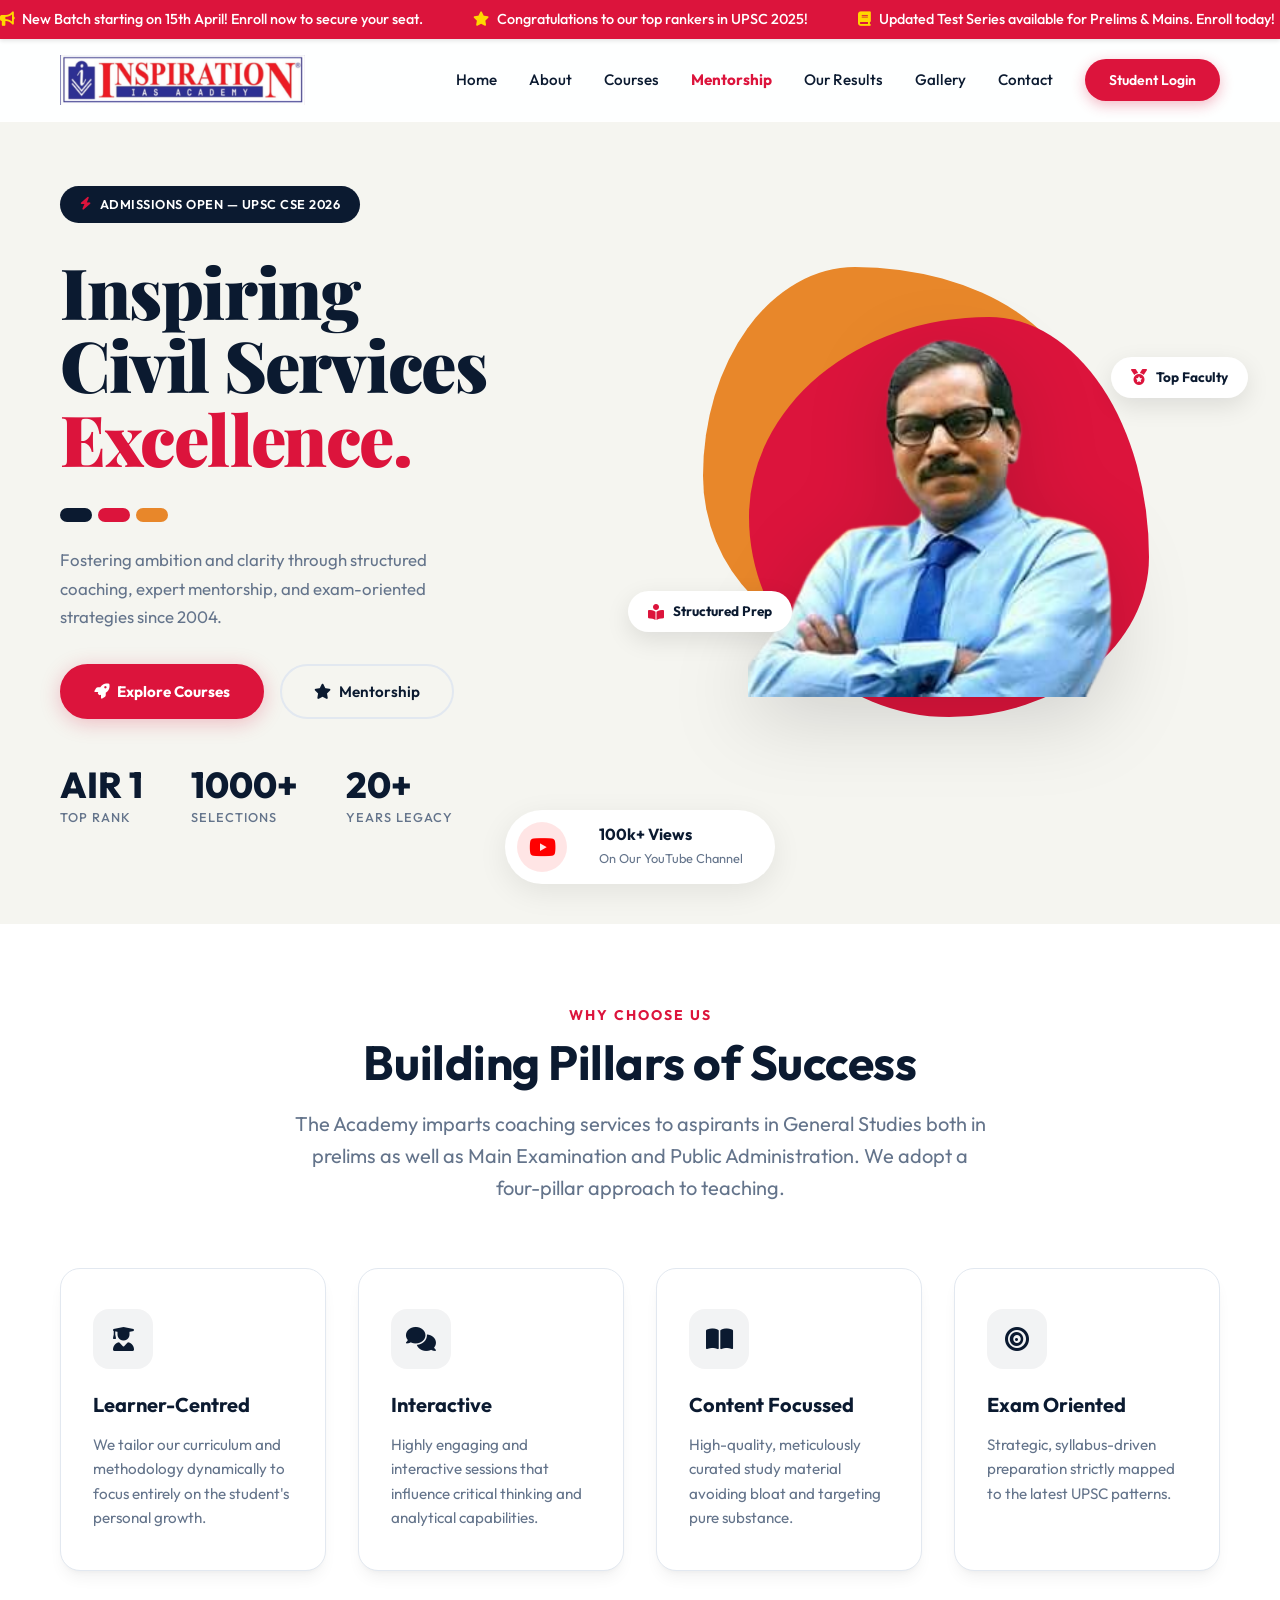
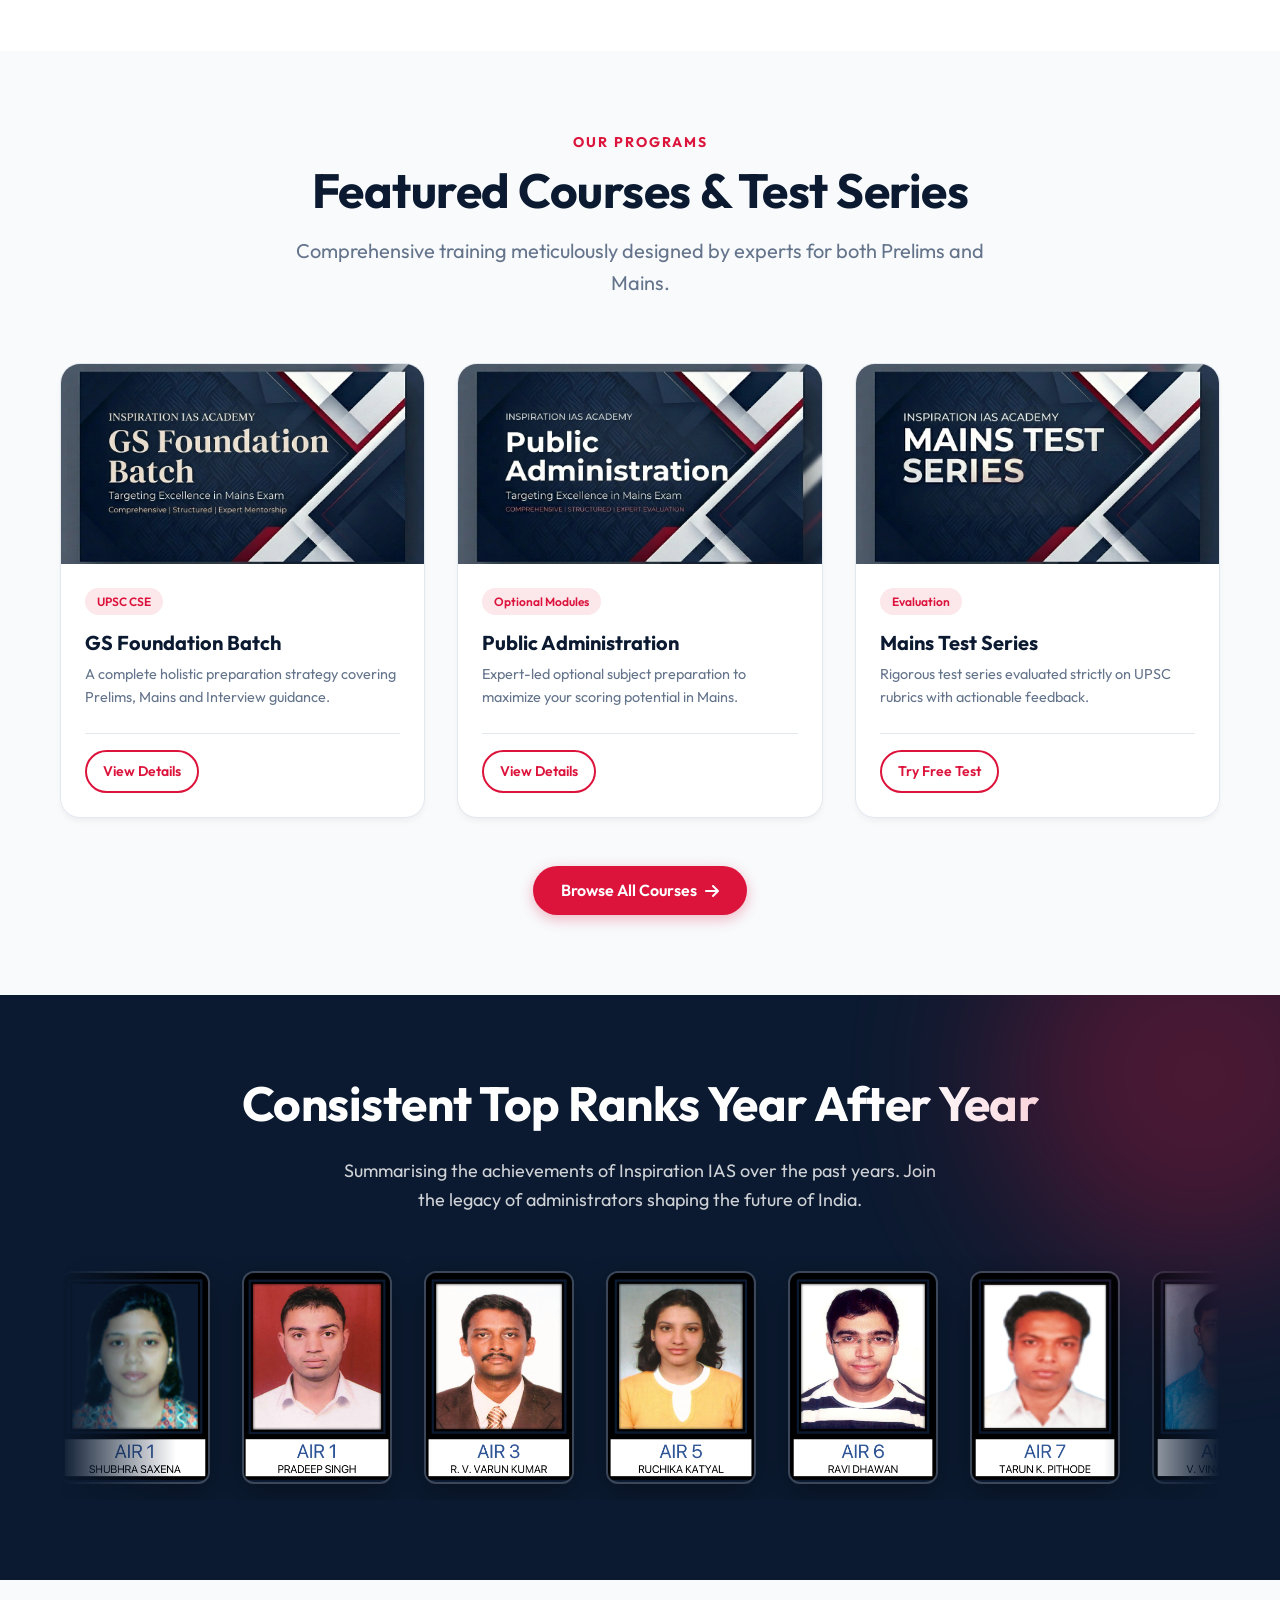
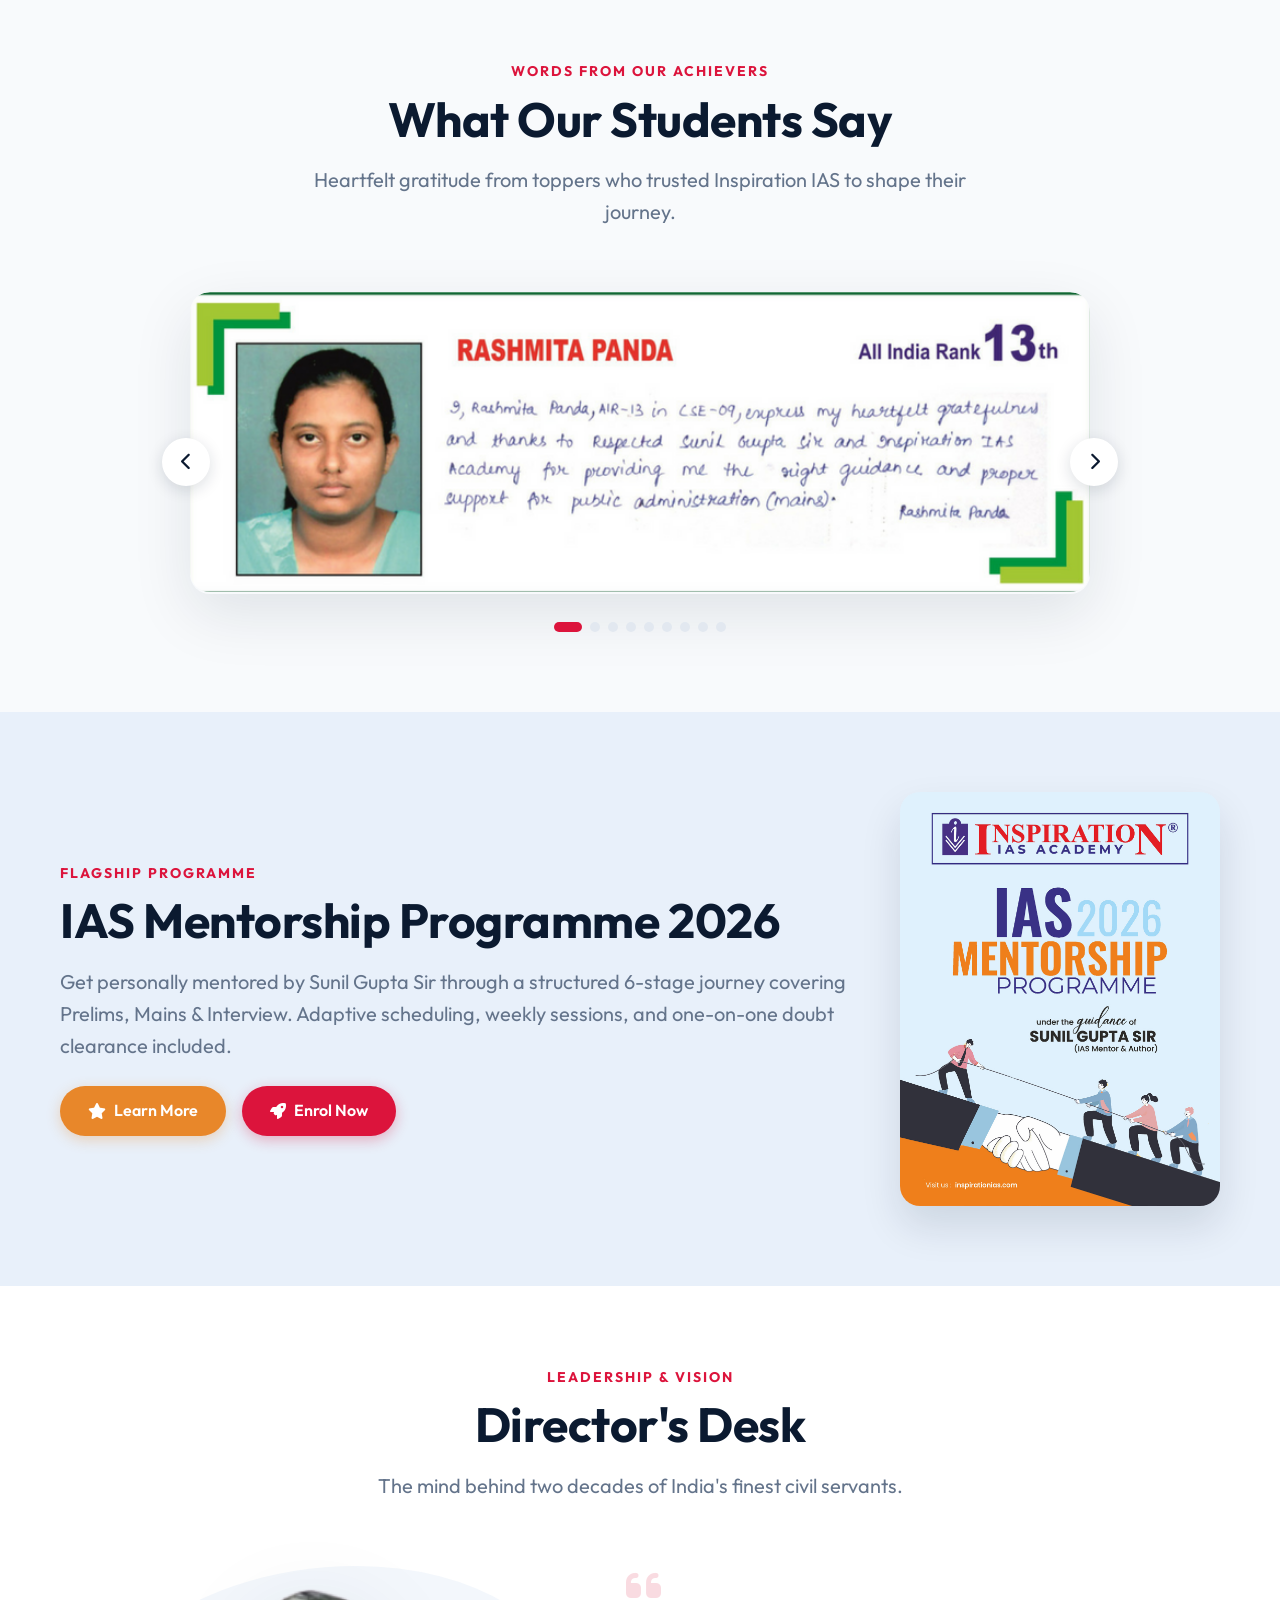
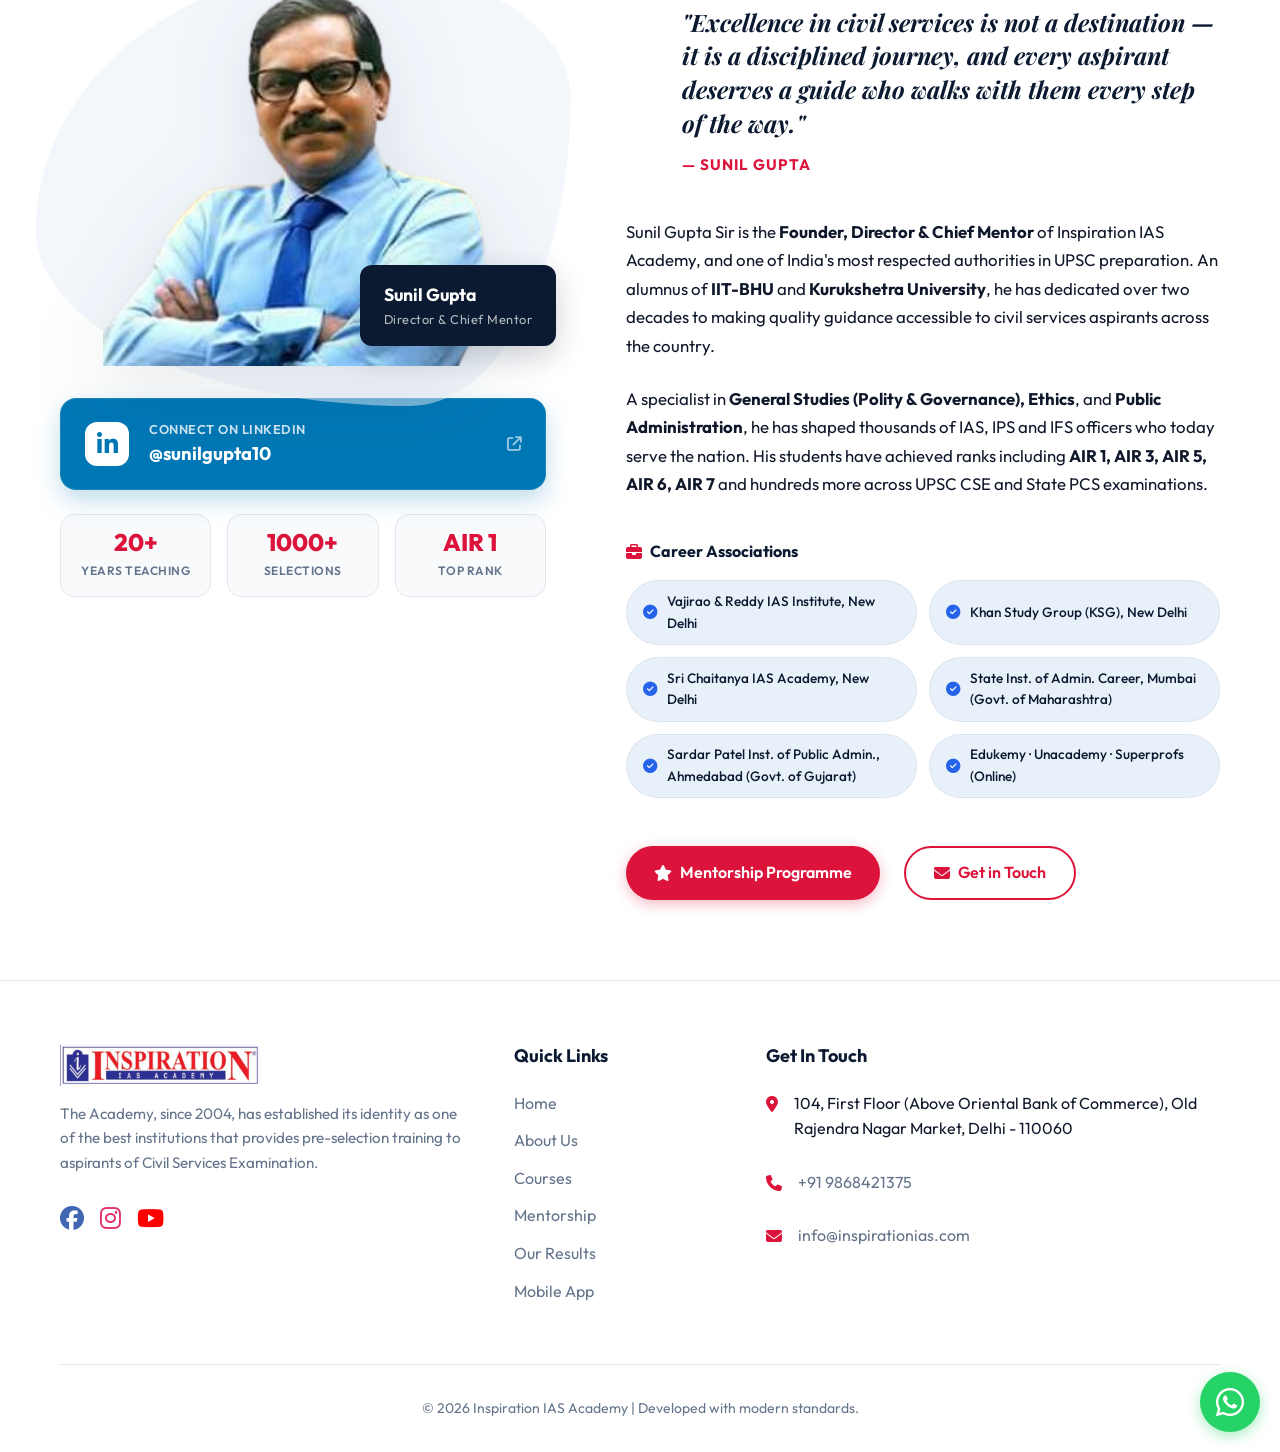
==== index.html @ bd837ecf "first commit" ====
<!DOCTYPE html>
<html lang="en">

<head>
    <meta charset="UTF-8">
    <meta name="viewport" content="width=device-width, initial-scale=1.0">
    <title>Inspiration IAS Academy | India's Best Institute</title>
    <meta name="description"
        content="Inspiration IAS Academy - India's Best Institute for IAS, State PCS, Optional Subject & Test Series. Located in Old Rajinder Nagar & Mukherjee Nagar, Delhi.">
    <!-- Google Fonts -->
    <link rel="preconnect" href="https://fonts.googleapis.com">
    <link rel="preconnect" href="https://fonts.gstatic.com" crossorigin>
    <!-- Font Awesome for Icons -->
    <link rel="stylesheet" href="https://cdnjs.cloudflare.com/ajax/libs/font-awesome/6.4.0/css/all.min.css">
    <!-- Local CSS -->
    <link rel="stylesheet" href="css/style.css">
</head>

<body>

    <!-- Announcement Bar -->
    <div class="announcement-bar">
        <div class="marquee-wrapper">
            <!-- First set (original) -->
            <span class="marquee-item"><i class="fas fa-bullhorn"></i> New Batch starting on 15th April! Enroll now to secure your seat.</span>
            <span class="marquee-item"><i class="fas fa-star"></i> Congratulations to our top rankers in UPSC 2025!</span>
            <span class="marquee-item"><i class="fas fa-book"></i> Updated Test Series available for Prelims & Mains. Enroll today!</span>
            <!-- Second set (duplicate for infinite scroll illusion) -->
            <span class="marquee-item"><i class="fas fa-bullhorn"></i> New Batch starting on 15th April! Enroll now to secure your seat.</span>
            <span class="marquee-item"><i class="fas fa-star"></i> Congratulations to our top rankers in UPSC 2025!</span>
            <span class="marquee-item"><i class="fas fa-book"></i> Updated Test Series available for Prelims & Mains. Enroll today!</span>
        </div>
    </div>

    <!-- Header / Navbar -->
    <header id="header">
        <div class="container nav-container">
            <a href="index.html" class="logo">
                <img src="images/2023/02/cropped-Header-4-313x64.png" alt="Inspiration IAS Academy Logo">
            </a>

            <button class="menu-toggle" aria-label="Toggle menu">
                <i class="fas fa-bars"></i>
            </button>

            <nav class="nav-menu">
                <a href="#home" class="nav-link">Home</a>
                <a href="#about" class="nav-link">About</a>
                <a href="#courses" class="nav-link">Courses</a>
                <a href="mentorship.html" class="nav-link"
                    style="color: var(--primary); font-weight: 700;">Mentorship</a>
                <a href="#results" class="nav-link">Our Results</a>
                <a href="gallery.html" class="nav-link">Gallery</a>
                <a href="contact.html" class="nav-link">Contact</a>
                <a href="https://web.classplusapp.com/login?orgCode=qwvwjw" class="btn btn-primary" target="_blank"
                    style="padding: 0.6rem 1.5rem; font-size: 0.875rem;">Student Login</a>
            </nav>
        </div>
    </header>

    <!-- Hero Section — Editorial Style -->
    <section id="home" class="hero">
        <div class="container">
            <div class="hero-wrapper">

                <!-- Left Column -->
                <div class="hero-content">
                    <div class="hero-badge">
                        <i class="fas fa-bolt"></i> Admissions Open — UPSC CSE 2026
                    </div>

                    <h1 class="hero-title">
                        Inspiring<br>
                        Civil Services<br>
                        <span>Excellence.</span>
                    </h1>

                    <div class="hero-dots">
                        <div class="hero-dot"></div>
                        <div class="hero-dot"></div>
                        <div class="hero-dot"></div>
                    </div>

                    <p class="hero-desc">
                        Fostering ambition and clarity through structured coaching, expert mentorship, and exam-oriented
                        strategies since 2004.
                    </p>

                    <div class="hero-actions">
                        <a href="#courses" class="btn-hero">
                            <i class="fas fa-rocket"></i> Explore Courses
                        </a>
                        <a href="mentorship.html" class="btn-hero-outline">
                            <i class="fas fa-star"></i> Mentorship
                        </a>
                    </div>

                    <div class="hero-stats">
                        <div class="hero-stat">
                            <h3>AIR 1</h3>
                            <p>Top Rank</p>
                        </div>
                        <div class="hero-stat">
                            <h3>1000+</h3>
                            <p>Selections</p>
                        </div>
                        <div class="hero-stat">
                            <h3>20+</h3>
                            <p>Years Legacy</p>
                        </div>
                    </div>
                </div>

                <!-- Right Column — Image + Blobs + Tags -->
                <div class="hero-visual">
                    <!-- Organic blob shapes -->
                    <div class="blob-accent"></div>
                    <div class="blob-primary"></div>

                    <!-- Mentor image -->
                    <img src="images/2023/02/Sunil-Gupta-removebg-preview.png"
                        alt="Sunil Gupta Sir — Director, Inspiration IAS Academy" class="hero-mentor-img">

                    <!-- Floating badges -->
                    <div class="floating-badge badge-top"><i class="fas fa-medal"></i> Top Faculty</div>
                    <div class="floating-badge badge-bottom"><i class="fas fa-book-reader"></i> Structured Prep</div>
                </div>

            </div>

            <!-- YouTube channel pill -->
            <a href="http://www.youtube.com/c/INSPIRATIONIASACADEMY" target="_blank" class="hero-video-pill"
                style="text-decoration: none;">
                <div class="youtube-thumb">
                    <i class="fab fa-youtube"></i>
                </div>
                <div class="video-info">
                    <h4>100k+ Views</h4>
                    <p>On Our YouTube Channel</p>
                </div>
            </a>
        </div>
    </section>

    <!-- About / Why Us Section -->
    <section id="about" class="section" style="background: white;">
        <div class="container">
            <div class="section-header">
                <span class="section-tag">Why Choose Us</span>
                <h2 class="heading-lg">Building Pillars of Success</h2>
                <p class="text-lead">The Academy imparts coaching services to aspirants in General Studies both in
                    prelims as well as Main Examination and Public Administration. We adopt a four-pillar approach to
                    teaching.</p>
            </div>

            <div class="grid grid-cols-4">
                <div class="feature-card">
                    <div class="feature-icon"><i class="fas fa-user-graduate"></i></div>
                    <h3>Learner-Centred</h3>
                    <p>We tailor our curriculum and methodology dynamically to focus entirely on the student's personal
                        growth.</p>
                </div>
                <div class="feature-card">
                    <div class="feature-icon"><i class="fas fa-comments"></i></div>
                    <h3>Interactive</h3>
                    <p>Highly engaging and interactive sessions that influence critical thinking and analytical
                        capabilities.</p>
                </div>
                <div class="feature-card">
                    <div class="feature-icon"><i class="fas fa-book-open"></i></div>
                    <h3>Content Focussed</h3>
                    <p>High-quality, meticulously curated study material avoiding bloat and targeting pure substance.
                    </p>
                </div>
                <div class="feature-card">
                    <div class="feature-icon"><i class="fas fa-bullseye"></i></div>
                    <h3>Exam Oriented</h3>
                    <p>Strategic, syllabus-driven preparation strictly mapped to the latest UPSC patterns.</p>
                </div>
            </div>
        </div>
    </section>

    <!-- Courses Section -->
    <section id="courses" class="section">
        <div class="container">
            <div class="section-header">
                <span class="section-tag">Our Programs</span>
                <h2 class="heading-lg">Featured Courses & Test Series</h2>
                <p class="text-lead">Comprehensive training meticulously designed by experts for both Prelims and Mains.
                </p>
            </div>

            <div class="grid grid-cols-3">
                <!-- Course 1 -->
                <div class="course-card">
                    <img src="images/courses/gs_foundation_thumb.png" alt="UPSC GS Foundation" class="course-img">
                    <div class="course-content">
                        <span class="course-tag">UPSC CSE</span>
                        <h3 class="course-title">GS Foundation Batch</h3>
                        <p class="course-desc">A complete holistic preparation strategy covering Prelims, Mains and
                            Interview guidance.</p>
                        <div class="course-footer">
                            <a href="https://classplusapp.com/w/inspirationias/courses/508644" class="btn btn-outline"
                                target="_blank">View Details</a>
                        </div>
                    </div>
                </div>

                <!-- Course 2 -->
                <div class="course-card">
                    <img src="images/courses/pub_ad_thumb.png" alt="Optional Subject" class="course-img">
                    <div class="course-content">
                        <span class="course-tag">Optional Modules</span>
                        <h3 class="course-title">Public Administration</h3>
                        <p class="course-desc">Expert-led optional subject preparation to maximize your scoring
                            potential in Mains.</p>
                        <div class="course-footer">
                            <a href="https://classplusapp.com/w/inspirationias/courses/508630" class="btn btn-outline"
                                target="_blank">View Details</a>
                        </div>
                    </div>
                </div>

                <!-- Course 3 -->
                <div class="course-card">
                    <img src="images/courses/mains_test_thumb.png" alt="Test Series" class="course-img">
                    <div class="course-content">
                        <span class="course-tag">Evaluation</span>
                        <h3 class="course-title">Mains Test Series</h3>
                        <p class="course-desc">Rigorous test series evaluated strictly on UPSC rubrics with actionable
                            feedback.</p>
                        <div class="course-footer">
                            <a href="https://classplusapp.com/w/inspirationias/freetest" class="btn btn-outline"
                                target="_blank">Try Free Test</a>
                        </div>
                    </div>
                </div>
            </div>

            <div class="text-center" style="margin-top: 3rem;">
                <a href="https://classplusapp.com/w/inspirationias/courses" class="btn btn-primary"
                    target="_blank">Browse All Courses <i class="fas fa-arrow-right"></i></a>
            </div>
        </div>
    </section>

    <!-- Results Section CTA -->
    <section id="results" class="cta-section">
        <div class="container">
            <h2 class="heading-lg">Consistent Top Ranks Year After Year</h2>
            <p>Summarising the achievements of Inspiration IAS over the past years. Join the legacy of administrators
                shaping the future of India.</p>
            <div class="results-scroller">
                <div class="results-track">
                    <!-- Group 1 -->
                    <div class="results-group">
                        <img src="images/results/Rank 1 Updated.png" alt="AIR 1 — Topper" class="result-img">
                        <img src="images/results/AIR 1 (2020).png" alt="AIR 1 (2020)" class="result-img">
                        <img src="images/results/AIR 3 Updated.png" alt="AIR 3" class="result-img">
                        <img src="images/results/air 5 UPDATED.png" alt="AIR 5" class="result-img">
                        <img src="images/results/AIR 6 UPDATED.png" alt="AIR 6" class="result-img">
                        <img src="images/results/RANK 7 UPDATED.png" alt="Rank 7" class="result-img">
                        <img src="images/results/aiR 18 UPDATED.png" alt="AIR 18" class="result-img">
                        <img src="images/results/AIR 13 UPDATED.png" alt="AIR 13" class="result-img">
                        <img src="images/results/AIR 16 Updated.png" alt="AIR 16" class="result-img">
                        <img src="images/results/AIR 20 UPDATED.png" alt="AIR 20" class="result-img">
                    </div>
                    <!-- Group 2 (seamless loop) -->
                    <div class="results-group" aria-hidden="true">
                        <img src="images/results/Rank 1 Updated.png" alt="AIR 1 — Topper" class="result-img">
                        <img src="images/results/AIR 1 (2020).png" alt="AIR 1 (2020)" class="result-img">
                        <img src="images/results/AIR 3 Updated.png" alt="AIR 3" class="result-img">
                        <img src="images/results/air 5 UPDATED.png" alt="AIR 5" class="result-img">
                        <img src="images/results/AIR 6 UPDATED.png" alt="AIR 6" class="result-img">
                        <img src="images/results/RANK 7 UPDATED.png" alt="Rank 7" class="result-img">
                        <img src="images/results/aiR 18 UPDATED.png" alt="AIR 18" class="result-img">
                        <img src="images/results/AIR 13 UPDATED.png" alt="AIR 13" class="result-img">
                        <img src="images/results/AIR 16 Updated.png" alt="AIR 16" class="result-img">
                        <img src="images/results/AIR 20 UPDATED.png" alt="AIR 20" class="result-img">
                    </div>
                </div>
            </div>
        </div>
    </section>

    <!-- Testimonials Carousel -->
    <section class="testimonials-section">
        <div class="container">
            <div class="section-header">
                <span class="section-tag">Words from Our Achievers</span>
                <h2 class="heading-lg">What Our Students Say</h2>
                <p class="text-lead">Heartfelt gratitude from toppers who trusted Inspiration IAS to shape their
                    journey.</p>
            </div>

            <div class="testimonial-carousel" id="testimonialCarousel">
                <div class="testimonial-slides-wrapper">
                    <div class="testimonial-slides" id="testimonialSlides">
                        <div class="testimonial-slide"><img src="images/testimonials/t13.png"
                                alt="Testimonial — AIR 13 Rashmita Panda"></div>
                        <div class="testimonial-slide"><img src="images/testimonials/t18.png"
                                alt="Testimonial — AIR 18"></div>
                        <div class="testimonial-slide"><img src="images/testimonials/t26.png"
                                alt="Testimonial — AIR 26"></div>
                        <div class="testimonial-slide"><img src="images/testimonials/t29.png"
                                alt="Testimonial — AIR 29"></div>
                        <div class="testimonial-slide"><img src="images/testimonials/t34.png"
                                alt="Testimonial — AIR 34"></div>
                        <div class="testimonial-slide"><img src="images/testimonials/t43.png"
                                alt="Testimonial — AIR 43"></div>
                        <div class="testimonial-slide"><img src="images/testimonials/t48.png"
                                alt="Testimonial — AIR 48"></div>
                        <div class="testimonial-slide"><img src="images/testimonials/t65.png"
                                alt="Testimonial — AIR 65"></div>
                        <div class="testimonial-slide"><img src="images/testimonials/t7.png" alt="Testimonial — AIR 7">
                        </div>

                    </div>
                </div>

                <!-- Prev / Next arrows -->
                <button class="t-arrow t-prev" id="tPrev" aria-label="Previous testimonial">
                    <i class="fas fa-chevron-left"></i>
                </button>
                <button class="t-arrow t-next" id="tNext" aria-label="Next testimonial">
                    <i class="fas fa-chevron-right"></i>
                </button>

                <!-- Dot indicators -->
                <div class="t-dots" id="tDots"></div>
            </div>
        </div>
    </section>

    <!-- Mentorship Programme CTA -->
    <section class="section" style="background: var(--brand-light-bg);">
        <div class="container">
            <div style="display: flex; align-items: center; gap: 3rem; flex-wrap: wrap;">
                <div style="flex: 1; min-width: 300px;">
                    <span class="section-tag">Flagship Programme</span>
                    <h2 class="heading-lg">IAS Mentorship Programme 2026</h2>
                    <p class="text-lead" style="margin-bottom: 1.5rem;">Get personally mentored by Sunil Gupta Sir
                        through a structured 6-stage journey covering Prelims, Mains & Interview. Adaptive scheduling,
                        weekly sessions, and one-on-one doubt clearance included.</p>
                    <div style="display: flex; gap: 1rem; flex-wrap: wrap;">
                        <a href="mentorship.html" class="btn btn-accent"><i class="fas fa-star"></i> Learn More</a>
                        <a href="https://classplusapp.com/w/inspirationias/courses/551303" class="btn btn-primary"
                            target="_blank"><i class="fas fa-rocket"></i> Enrol Now</a>
                    </div>
                </div>
                <div style="flex: 0 0 320px;">
                    <img src="images/mentorship/page1_Im0.jpg" alt="IAS Mentorship Programme"
                        style="width: 100%; border-radius: 20px; box-shadow: 0 20px 40px rgba(11,26,48,0.12);">
                </div>
            </div>
        </div>
    </section>

    <!-- Director's Desk -->
    <section id="director" class="director-section">
        <div class="container">

            <!-- Section label -->
            <div class="section-header">
                <span class="section-tag">Leadership &amp; Vision</span>
                <h2 class="heading-lg">Director's Desk</h2>
                <p class="text-lead">The mind behind two decades of India's finest civil servants.</p>
            </div>

            <div class="director-grid">

                <!-- Left — Photo + LinkedIn card -->
                <div class="director-left">
                    <div class="director-photo-wrap">
                        <div class="director-photo-bg"></div>
                        <img src="images/2023/02/Sunil-Gupta-removebg-preview.png"
                            alt="Sunil Gupta Sir — Director, Inspiration IAS Academy" class="director-photo">
                        <!-- Floating name badge -->
                        <div class="director-name-badge">
                            <span class="director-badge-name">Sunil Gupta</span>
                            <span class="director-badge-title">Director &amp; Chief Mentor</span>
                        </div>
                    </div>

                    <!-- LinkedIn Connection Card -->
                    <a href="https://www.linkedin.com/in/sunilgupta10/" target="_blank" rel="noopener noreferrer"
                        class="linkedin-card" id="directorLinkedIn">
                        <div class="linkedin-card-shimmer"></div>
                        <div class="linkedin-card-inner">
                            <div class="linkedin-icon-wrap">
                                <i class="fab fa-linkedin-in"></i>
                            </div>
                            <div class="linkedin-text">
                                <span class="linkedin-label">Connect on LinkedIn</span>
                                <span class="linkedin-handle">@sunilgupta10</span>
                            </div>
                            <i class="fas fa-arrow-up-right-from-square linkedin-ext"></i>
                        </div>
                    </a>

                    <!-- Quick stat pills -->
                    <div class="director-stats-row">
                        <div class="dir-stat-pill">
                            <span class="dir-stat-num">20+</span>
                            <span class="dir-stat-lbl">Years Teaching</span>
                        </div>
                        <div class="dir-stat-pill">
                            <span class="dir-stat-num">1000+</span>
                            <span class="dir-stat-lbl">Selections</span>
                        </div>
                        <div class="dir-stat-pill">
                            <span class="dir-stat-num">AIR 1</span>
                            <span class="dir-stat-lbl">Top Rank</span>
                        </div>
                    </div>
                </div>

                <!-- Right — Bio content -->
                <div class="director-right">

                    <!-- Pull-quote -->
                    <blockquote class="director-quote">
                        <i class="fas fa-quote-left director-quote-icon"></i>
                        <p>"Excellence in civil services is not a destination — it is a disciplined journey, and every
                            aspirant deserves a guide who walks with them every step of the way."</p>
                        <cite>— Sunil Gupta</cite>
                    </blockquote>

                    <p class="director-bio">
                        Sunil Gupta Sir is the <strong>Founder, Director &amp; Chief Mentor</strong> of Inspiration IAS
                        Academy, and one of India's most respected authorities in UPSC preparation. An alumnus of
                        <strong>IIT-BHU</strong> and <strong>Kurukshetra University</strong>, he has dedicated over two
                        decades to making quality guidance accessible to civil services aspirants across the country.
                    </p>

                    <p class="director-bio">
                        A specialist in <strong>General Studies (Polity &amp; Governance), Ethics</strong>, and
                        <strong>Public Administration</strong>, he has shaped thousands of IAS, IPS and IFS officers who
                        today serve the nation. His students have achieved ranks including <strong>AIR 1, AIR 3,
                            AIR 5, AIR 6, AIR 7</strong> and hundreds more across UPSC CSE and State PCS examinations.
                    </p>

                    <!-- Credential pills grid -->
                    <div class="director-credentials">
                        <p class="credentials-label"><i class="fas fa-briefcase"></i> Career Associations</p>
                        <div class="credentials-grid">
                            <div class="cred-pill"><i class="fas fa-check-circle"></i> Vajirao &amp; Reddy IAS
                                Institute, New Delhi</div>
                            <div class="cred-pill"><i class="fas fa-check-circle"></i> Khan Study Group (KSG), New Delhi
                            </div>
                            <div class="cred-pill"><i class="fas fa-check-circle"></i> Sri Chaitanya IAS Academy, New
                                Delhi</div>
                            <div class="cred-pill"><i class="fas fa-check-circle"></i> State Inst. of Admin. Career,
                                Mumbai (Govt. of Maharashtra)</div>
                            <div class="cred-pill"><i class="fas fa-check-circle"></i> Sardar Patel Inst. of Public
                                Admin., Ahmedabad (Govt. of Gujarat)</div>
                            <div class="cred-pill"><i class="fas fa-check-circle"></i> Edukemy · Unacademy · Superprofs
                                (Online)</div>
                        </div>
                    </div>

                    <!-- CTA row -->
                    <div class="director-cta-row">
                        <a href="mentorship.html" class="btn btn-primary">
                            <i class="fas fa-star"></i> Mentorship Programme
                        </a>
                        <a href="contact.html" class="btn btn-outline">
                            <i class="fas fa-envelope"></i> Get in Touch
                        </a>
                    </div>

                </div>
            </div>
        </div>
    </section>


    <!-- Footer -->

    <footer id="contact">
        <div class="container">
            <div class="footer-grid">
                <div class="footer-brand">
                    <img src="images/2023/02/cropped-Header-4-313x64.png" alt="Inspiration IAS"
                        style="max-width: 200px;">
                    <p>The Academy, since 2004, has established its identity as one of the best institutions that
                        provides pre-selection training to aspirants of Civil Services Examination.</p>
                    <div style="margin-top: 1.5rem; display: flex; gap: 1rem;">
                        <a href="https://www.facebook.com/InspirationIASAcademyOfficial" target="_blank"
                            style="font-size: 1.5rem; color: #4267B2;"><i class="fab fa-facebook"></i></a>
                        <a href="https://www.instagram.com/inspirationiasacademy" target="_blank"
                            style="font-size: 1.5rem; color: #E1306C;"><i class="fab fa-instagram"></i></a>
                        <a href="http://www.youtube.com/c/INSPIRATIONIASACADEMY" target="_blank"
                            style="font-size: 1.5rem; color: #FF0000;"><i class="fab fa-youtube"></i></a>
                    </div>
                </div>

                <div>
                    <h3 class="footer-title">Quick Links</h3>
                    <ul class="footer-links">
                        <li><a href="#home">Home</a></li>
                        <li><a href="#about">About Us</a></li>
                        <li><a href="https://classplusapp.com/w/inspirationias/courses" target="_blank">Courses</a></li>
                        <li><a href="mentorship.html">Mentorship</a></li>
                        <li><a href="#results">Our Results</a></li>
                        <li><a href="https://play.google.com/store/apps/details?id=co.april2019.rch"
                                target="_blank">Mobile App</a></li>
                    </ul>
                </div>

                <div style="grid-column: span 2;">
                    <h3 class="footer-title">Get In Touch</h3>
                    <ul class="footer-links" style="display: flex; flex-direction: column; gap: 1rem;">
                        <li style="display: flex; gap: 1rem; align-items: flex-start;">
                            <i class="fas fa-map-marker-alt" style="color: var(--primary); margin-top: 5px;"></i>
                            <span>104, First Floor (Above Oriental Bank of Commerce), Old Rajendra Nagar Market, Delhi -
                                110060</span>
                        </li>
                        <li style="display: flex; gap: 1rem; align-items: center;">
                            <i class="fas fa-phone" style="color: var(--primary);"></i>
                            <a href="tel:+919868421375">+91 9868421375</a>
                        </li>
                        <li style="display: flex; gap: 1rem; align-items: center;">
                            <i class="fas fa-envelope" style="color: var(--primary);"></i>
                            <a href="mailto:info@inspirationias.com">info@inspirationias.com</a>
                        </li>
                    </ul>
                </div>
            </div>

            <div class="footer-bottom">
                &copy; <span id="year">2026</span> Inspiration IAS Academy | Developed with modern standards.
            </div>
        </div>
    </footer>

    <!-- WhatsApp Floating Action -->
    <a href="https://api.whatsapp.com/send?phone=919868421375"
        style="position: fixed; bottom: 20px; right: 20px; width: 60px; height: 60px; background: #25D366; color: white; border-radius: 50%; display: flex; align-items: center; justify-content: center; font-size: 2rem; box-shadow: 0 4px 14px rgba(37,211,102,0.4); z-index: 1000; transition: transform 0.3s;"
        target="_blank" onmouseover="this.style.transform='scale(1.1)'" onmouseout="this.style.transform='scale(1)'">
        <i class="fab fa-whatsapp"></i>
    </a>

    <!-- Scripts -->
    <script src="js/script.js"></script>
    <script>
        document.getElementById('year').textContent = new Date().getFullYear();

        /* ── Testimonial Carousel ── */
        (function () {
            const slides = document.getElementById('testimonialSlides');
            const allSlides = slides ? slides.querySelectorAll('.testimonial-slide') : [];
            const dotsWrap = document.getElementById('tDots');
            const prevBtn = document.getElementById('tPrev');
            const nextBtn = document.getElementById('tNext');
            if (!slides || allSlides.length === 0) return;

            let current = 0;
            let autoTimer;

            /* Build dots */
            allSlides.forEach((_, i) => {
                const d = document.createElement('button');
                d.className = 't-dot' + (i === 0 ? ' active' : '');
                d.setAttribute('aria-label', 'Go to slide ' + (i + 1));
                d.addEventListener('click', () => goTo(i));
                dotsWrap.appendChild(d);
            });

            function goTo(n) {
                allSlides[current].classList.remove('active');
                dotsWrap.children[current].classList.remove('active');
                current = (n + allSlides.length) % allSlides.length;
                allSlides[current].classList.add('active');
                dotsWrap.children[current].classList.add('active');
                slides.style.transform = 'translateX(-' + (current * 100) + '%)';
            }

            function startAuto() {
                autoTimer = setInterval(() => goTo(current + 1), 4500);
            }
            function stopAuto() { clearInterval(autoTimer); }

            prevBtn.addEventListener('click', () => { stopAuto(); goTo(current - 1); startAuto(); });
            nextBtn.addEventListener('click', () => { stopAuto(); goTo(current + 1); startAuto(); });

            /* Pause on hover */
            const carousel = document.getElementById('testimonialCarousel');
            carousel.addEventListener('mouseenter', stopAuto);
            carousel.addEventListener('mouseleave', startAuto);

            /* Swipe support */
            let touchStartX = 0;
            carousel.addEventListener('touchstart', e => { touchStartX = e.changedTouches[0].clientX; }, { passive: true });
            carousel.addEventListener('touchend', e => {
                const diff = touchStartX - e.changedTouches[0].clientX;
                if (Math.abs(diff) > 40) { stopAuto(); goTo(current + (diff > 0 ? 1 : -1)); startAuto(); }
            });

            /* Initialise */
            allSlides[0].classList.add('active');
            startAuto();
        })();
    </script>
</body>

</html>
---- css/style.css ----
@import url('https://fonts.googleapis.com/css2?family=Outfit:wght@300;400;500;600;700;800&family=Playfair+Display:wght@700;800;900&display=swap');

:root {
  /* Brand Colors */
  --primary: #dc143c; /* Crimson */
  --primary-hover: #b01030;
  --secondary: #0b1a30; /* Navy Blue */
  --secondary-hover: #142a4a;
  --accent: #e8872a; /* Orange from brochure */
  --accent-hover: #cf7420;
  --brand-light-bg: #e8f0fa; /* Light blue from brochure */
  
  /* Neutral Colors */
  --bg-color: #f8fafc;
  --surface-color: #ffffff;
  --text-main: #0f172a;
  --text-muted: #64748b;
  --border-color: #e2e8f0;

  /* Layout */
  --max-width: 1200px;
  --section-padding: 80px 20px;
  
  /* Effects */
  --shadow-sm: 0 4px 6px -1px rgba(0, 0, 0, 0.05);
  --shadow-md: 0 10px 15px -3px rgba(0, 0, 0, 0.05), 0 4px 6px -4px rgba(0, 0, 0, 0.05);
  --shadow-lg: 0 20px 25px -5px rgba(0, 0, 0, 0.05), 0 8px 10px -6px rgba(0, 0, 0, 0.05);
  --glass-bg: rgba(255, 255, 255, 0.85);
  --glass-border: 1px solid rgba(255, 255, 255, 0.3);
  --radius-md: 12px;
  --radius-lg: 20px;
  
  /* Transitions */
  --transition-fast: 0.2s cubic-bezier(0.4, 0, 0.2, 1);
  --transition-normal: 0.3s cubic-bezier(0.4, 0, 0.2, 1);
}

/* Reset */
* {
  margin: 0;
  padding: 0;
  box-sizing: border-box;
}

body {
  font-family: 'Outfit', sans-serif;
  color: var(--text-main);
  background-color: var(--bg-color);
  line-height: 1.6;
  overflow-x: hidden;
  scroll-behavior: smooth;
}

a {
  text-decoration: none;
  color: var(--primary);
  transition: color var(--transition-fast);
}

a:hover {
  color: var(--primary-hover);
}

ul {
  list-style: none;
}

img {
  max-width: 100%;
  height: auto;
  display: block;
}

h1, h2, h3, h4, h5, h6 {
  color: var(--secondary);
  font-weight: 700;
  line-height: 1.2;
}

/* Layout Utilities */
.container {
  width: 100%;
  max-width: var(--max-width);
  margin: 0 auto;
  padding: 0 20px;
}

.section {
  padding: var(--section-padding);
}

.text-center {
  text-align: center;
}

.grid {
  display: grid;
  gap: 2rem;
}

.grid-cols-2 { grid-template-columns: repeat(auto-fit, minmax(300px, 1fr)); }
.grid-cols-3 { grid-template-columns: repeat(auto-fit, minmax(280px, 1fr)); }
.grid-cols-4 { grid-template-columns: repeat(auto-fit, minmax(240px, 1fr)); }

/* Typography */
.heading-xl {
  font-size: clamp(2.5rem, 5vw, 4rem);
  font-weight: 800;
  letter-spacing: -0.02em;
  margin-bottom: 1rem;
}

.heading-lg {
  font-size: clamp(2rem, 4vw, 3rem);
  margin-bottom: 1rem;
  letter-spacing: -0.01em;
}

.text-lead {
  font-size: clamp(1.125rem, 2vw, 1.25rem);
  color: var(--text-muted);
  font-weight: 400;
}

/* Components: Buttons */
.btn {
  display: inline-flex;
  align-items: center;
  justify-content: center;
  padding: 0.75rem 1.75rem;
  font-weight: 600;
  border-radius: 50px;
  border: none;
  cursor: pointer;
  transition: all var(--transition-normal);
  font-size: 1rem;
  gap: 0.5rem;
}

.btn-primary {
  background: var(--primary);
  color: white;
  box-shadow: 0 4px 14px rgba(220, 20, 60, 0.3);
}

.btn-primary:hover {
  background: var(--primary-hover);
  color: white;
  transform: translateY(-2px);
  box-shadow: 0 6px 20px rgba(220, 20, 60, 0.4);
}

.btn-secondary {
  background: var(--secondary);
  color: white;
  box-shadow: 0 4px 14px rgba(11, 26, 48, 0.2);
}

.btn-secondary:hover {
  background: var(--secondary-hover);
  color: white;
  transform: translateY(-2px);
  box-shadow: 0 6px 20px rgba(11, 26, 48, 0.3);
}

.btn-outline {
  background: transparent;
  color: var(--primary);
  border: 2px solid var(--primary);
}

.btn-outline:hover {
  background: var(--primary);
  color: white;
}

/* Glassmorphism Header */
header {
  position: sticky;
  top: -0.1px;
  width: 100%;
  padding: 1rem 0;
  background: var(--glass-bg);
  backdrop-filter: blur(12px);
  -webkit-backdrop-filter: blur(12px);
  border-bottom: var(--glass-border);
  z-index: 1000;
  transition: all var(--transition-normal);
}

header.scrolled {
  padding: 0.5rem 0;
  box-shadow: var(--shadow-sm);
}

.nav-container {
  display: flex;
  justify-content: space-between;
  align-items: center;
}

.logo img {
  height: 50px;
  object-fit: contain;
  transition: height var(--transition-normal);
}

header.scrolled .logo img {
  height: 40px;
}

.nav-menu {
  display: flex;
  gap: 2rem;
  align-items: center;
}

.nav-link {
  color: var(--secondary);
  font-weight: 500;
  font-size: 0.95rem;
  position: relative;
}

.nav-link::after {
  content: '';
  position: absolute;
  width: 0%;
  height: 2px;
  bottom: -4px;
  left: 0;
  background-color: var(--primary);
  transition: width var(--transition-fast);
}

.nav-link:hover::after {
  width: 100%;
}

.menu-toggle {
  display: none;
  background: none;
  border: none;
  font-size: 1.5rem;
  color: var(--secondary);
  cursor: pointer;
}

/* Hero Section — Editorial Style */
.hero {
  min-height: auto;
  display: flex;
  align-items: center;
  position: relative;
  overflow: hidden;
  padding-top: 4rem;
  padding-bottom: 6rem;
  background: #f5f5f0;
}

.hero-wrapper {
  display: grid;
  grid-template-columns: 1fr 1fr;
  align-items: center;
  gap: 2rem;
  min-height: auto;
  position: relative;
}

/* Left Column */
.hero-content {
  max-width: 560px;
  position: relative;
  z-index: 5;
}

.hero-badge {
  display: inline-flex;
  align-items: center;
  gap: 0.5rem;
  padding: 0.5rem 1.25rem;
  background: var(--secondary);
  color: white;
  border-radius: 50px;
  font-weight: 600;
  font-size: 0.8rem;
  margin-bottom: 2rem;
  text-transform: uppercase;
  letter-spacing: 0.5px;
  animation: slideDown 0.8s ease backwards;
}

.hero-badge i {
  color: var(--primary);
}

.hero-title {
  font-family: 'Playfair Display', 'Georgia', serif;
  font-size: clamp(3rem, 5.5vw, 4.5rem);
  font-weight: 900;
  line-height: 1.05;
  color: var(--secondary);
  margin-bottom: 2rem;
  letter-spacing: -0.02em;
  animation: slideUp 0.8s ease 0.2s backwards;
}

.hero-title span {
  color: var(--primary);
}

.hero-dots {
  display: flex;
  align-items: center;
  gap: 6px;
  margin-bottom: 1.5rem;
  animation: slideUp 0.8s ease 0.35s backwards;
}

.hero-dot {
  width: 32px;
  height: 14px;
  border-radius: 50px;
  background: var(--secondary);
}

.hero-dot:nth-child(2) {
  background: var(--primary);
}

.hero-dot:nth-child(3) {
  background: var(--accent);
}

.hero-desc {
  font-size: 1.05rem;
  color: var(--text-muted);
  line-height: 1.7;
  margin-bottom: 2rem;
  max-width: 380px;
  animation: slideUp 0.8s ease 0.4s backwards;
}

.hero-actions {
  display: flex;
  gap: 1rem;
  align-items: center;
  animation: slideUp 0.8s ease 0.5s backwards;
}

.btn-hero {
  display: inline-flex;
  align-items: center;
  gap: 0.5rem;
  padding: 0.85rem 2rem;
  background: var(--primary);
  color: white;
  border-radius: 50px;
  font-weight: 700;
  font-size: 0.95rem;
  border: 2px solid var(--primary);
  cursor: pointer;
  transition: all var(--transition-normal);
  text-decoration: none;
  box-shadow: 0 4px 20px rgba(220, 20, 60, 0.25);
}

.btn-hero:hover {
  background: transparent;
  color: var(--primary);
  transform: translateY(-2px);
}

.btn-hero-outline {
  display: inline-flex;
  align-items: center;
  gap: 0.5rem;
  padding: 0.85rem 2rem;
  background: transparent;
  color: var(--secondary);
  border-radius: 50px;
  font-weight: 600;
  font-size: 0.95rem;
  border: 2px solid var(--border-color);
  cursor: pointer;
  transition: all var(--transition-normal);
  text-decoration: none;
}

.btn-hero-outline:hover {
  border-color: var(--secondary);
  color: var(--secondary);
  transform: translateY(-2px);
}

/* Stats Row */
.hero-stats {
  display: flex;
  gap: 3rem;
  margin-top: 3rem;
  animation: slideUp 0.8s ease 0.7s backwards;
}

.hero-stat h3 {
  font-size: 2.25rem;
  font-weight: 800;
  color: var(--secondary);
  line-height: 1;
  margin-bottom: 0.25rem;
  font-family: 'Outfit', sans-serif;
}

.hero-stat p {
  font-size: 0.8rem;
  color: var(--text-muted);
  text-transform: uppercase;
  letter-spacing: 1px;
  font-weight: 500;
}

/* Right Column — Image + Blobs */
.hero-visual {
  position: relative;
  display: flex;
  justify-content: center;
  align-items: center;
  min-height: 500px;
  animation: fadeIn 1.2s ease 0.3s backwards;
}

/* Organic blob shapes */
.blob-primary {
  position: absolute;
  width: 400px;
  height: 400px;
  background: var(--primary);
  border-radius: 60% 40% 50% 50% / 50% 60% 40% 50%;
  top: 52%;
  left: 52%;
  transform: translate(-50%, -50%);
  z-index: 1;
  animation: blobMorph 8s ease-in-out infinite;
}

.blob-accent {
  position: absolute;
  width: 380px;
  height: 380px;
  background: var(--accent);
  border-radius: 40% 60% 55% 45% / 55% 40% 60% 45%;
  top: 40%;
  left: 42%;
  transform: translate(-50%, -50%);
  z-index: 0;
  animation: blobMorph2 10s ease-in-out infinite;
}

@keyframes blobMorph {
  0%, 100% { border-radius: 60% 40% 50% 50% / 50% 60% 40% 50%; }
  25% { border-radius: 50% 50% 40% 60% / 60% 40% 50% 50%; }
  50% { border-radius: 40% 60% 60% 40% / 50% 50% 40% 60%; }
  75% { border-radius: 55% 45% 45% 55% / 45% 55% 55% 45%; }
}

@keyframes blobMorph2 {
  0%, 100% { border-radius: 40% 60% 55% 45% / 55% 40% 60% 45%; }
  33% { border-radius: 55% 45% 50% 50% / 45% 55% 50% 50%; }
  66% { border-radius: 45% 55% 40% 60% / 55% 45% 55% 45%; }
}

.hero-mentor-img {
  position: relative;
  z-index: 3;
  width: 380px;
  height: auto;
  filter: drop-shadow(0 20px 40px rgba(0,0,0,0.15));
}

/* Floating Badges */
.floating-badge {
  position: absolute;
  display: inline-flex;
  align-items: center;
  gap: 0.6rem;
  padding: 0.6rem 1.25rem;
  background: white;
  border-radius: 50px;
  font-size: 0.85rem;
  font-weight: 700;
  color: var(--secondary);
  box-shadow: 0 8px 25px rgba(0,0,0,0.1);
  white-space: nowrap;
  z-index: 5;
  animation: floatUp 0.8s ease backwards;
}

.floating-badge i {
  color: var(--primary);
  font-size: 1rem;
}

.badge-top {
  top: 20%;
  right: -5%;
  animation-delay: 0.6s;
}

.badge-bottom {
  bottom: 25%;
  left: -5%;
  animation-delay: 0.9s;
}

@keyframes floatUp {
  from { opacity: 0; transform: translateY(30px); }
  to { opacity: 1; transform: translateY(0); }
}

/* Video preview pill */
.hero-video-pill {
  position: absolute;
  bottom: 2.5rem;
  left: 50%;
  transform: translateX(-50%);
  z-index: 10;
  display: flex;
  align-items: center;
  gap: 2rem;
  background: white;
  padding: 0.75rem 2rem 0.75rem 0.75rem;
  border-radius: 60px;
  box-shadow: 0 8px 30px rgba(0,0,0,0.08);
  animation: slideUp 0.8s ease 1.2s backwards;
}

.hero-video-pill:hover {
  transform: translateX(-50%) translateY(-5px);
}

.youtube-thumb {
  width: 50px;
  height: 50px;
  background: rgba(255, 0, 0, 0.1);
  border-radius: 50%;
  display: flex;
  align-items: center;
  justify-content: center;
  flex-shrink: 0;
  color: #ff0000;
  font-size: 1.5rem;
}

.video-info h4 {
  font-size: 1rem;
  font-weight: 700;
  color: var(--secondary);
  margin-bottom: 0.25rem;
}

.video-info p {
  font-size: 0.8rem;
  color: var(--text-muted);
}

/* Cards & Sections */
.section-header {
  text-align: center;
  margin-bottom: 4rem;
  max-width: 700px;
  margin-inline: auto;
}

.section-tag {
  color: var(--primary);
  font-weight: 700;
  text-transform: uppercase;
  letter-spacing: 2px;
  font-size: 0.875rem;
  display: block;
  margin-bottom: 0.5rem;
}

.feature-card {
  background: var(--surface-color);
  padding: 2.5rem 2rem;
  border-radius: var(--radius-lg);
  box-shadow: var(--shadow-md);
  border: 1px solid var(--border-color);
  transition: all var(--transition-normal);
  text-align: left;
  position: relative;
  overflow: hidden;
}

.feature-card:hover {
  transform: translateY(-8px);
  box-shadow: var(--shadow-lg);
  border-color: rgba(220, 20, 60, 0.2);
}

.feature-card::before {
  content: '';
  position: absolute;
  top: 0;
  left: 0;
  width: 100%;
  height: 4px;
  background: var(--primary);
  transform: scaleX(0);
  transform-origin: left;
  transition: transform var(--transition-normal);
}

.feature-card:hover::before {
  transform: scaleX(1);
}

.feature-icon {
  width: 60px;
  height: 60px;
  background: rgba(11, 26, 48, 0.05);
  border-radius: 16px;
  display: flex;
  align-items: center;
  justify-content: center;
  color: var(--secondary);
  font-size: 1.5rem;
  margin-bottom: 1.5rem;
  transition: all var(--transition-normal);
}

.feature-card:hover .feature-icon {
  background: var(--primary);
  color: white;
}

.feature-card h3 {
  margin-bottom: 1rem;
  font-size: 1.25rem;
}

.feature-card p {
  color: var(--text-muted);
  font-size: 0.95rem;
}

/* Course Cards */
.course-card {
  background: var(--surface-color);
  border-radius: var(--radius-lg);
  overflow: hidden;
  box-shadow: var(--shadow-sm);
  transition: all var(--transition-normal);
  border: 1px solid var(--border-color);
}

.course-card:hover {
  box-shadow: var(--shadow-lg);
  transform: translateY(-5px);
}

.course-img {
  width: 100%;
  height: 200px;
  object-fit: cover;
}

.course-content {
  padding: 1.5rem;
}

.course-tag {
  display: inline-block;
  padding: 0.25rem 0.75rem;
  font-size: 0.75rem;
  font-weight: 600;
  border-radius: 20px;
  background: rgba(220, 20, 60, 0.1);
  color: var(--primary);
  margin-bottom: 1rem;
}

.course-title {
  font-size: 1.25rem;
  margin-bottom: 0.5rem;
}

.course-desc {
  color: var(--text-muted);
  font-size: 0.9rem;
  margin-bottom: 1.5rem;
}

.course-footer {
  display: flex;
  justify-content: space-between;
  align-items: center;
  padding-top: 1rem;
  border-top: 1px solid var(--border-color);
}

.course-footer .btn {
  padding: 0.5rem 1rem;
  font-size: 0.875rem;
}

/* Call to Action Section */
.cta-section {
  background: var(--secondary);
  color: white;
  padding: 5rem 0;
  text-align: center;
  position: relative;
  overflow: hidden;
}

.cta-section::before {
  content: '';
  position: absolute;
  top: 0;
  right: 0;
  width: 400px;
  height: 400px;
  background: var(--primary);
  border-radius: 50%;
  filter: blur(80px);
  opacity: 0.3;
  transform: translate(30%, -30%);
}

.cta-section h2 {
  color: white;
  margin-bottom: 1.5rem;
}

.cta-section p {
  color: rgba(255, 255, 255, 0.8);
  max-width: 600px;
  margin: 0 auto 2.5rem;
  font-size: 1.125rem;
}

/* Footer Element */
footer {
  background: var(--surface-color);
  padding: 4rem 0 2rem;
  border-top: 1px solid var(--border-color);
}

.footer-grid {
  display: grid;
  grid-template-columns: 2fr 1fr 1fr 1fr;
  gap: 3rem;
  margin-bottom: 3rem;
}

.footer-brand p {
  color: var(--text-muted);
  margin-top: 1rem;
  font-size: 0.95rem;
}

.footer-title {
  font-size: 1.125rem;
  margin-bottom: 1.5rem;
}

.footer-links li {
  margin-bottom: 0.75rem;
}

.footer-links a {
  color: var(--text-muted);
  transition: color var(--transition-fast);
}

.footer-links a:hover {
  color: var(--primary);
}

.footer-bottom {
  text-align: center;
  padding-top: 2rem;
  border-top: 1px solid var(--border-color);
  color: var(--text-muted);
  font-size: 0.875rem;
}

/* Animations */
@keyframes slideUp {
  from { opacity: 0; transform: translateY(30px); }
  to { opacity: 1; transform: translateY(0); }
}

@keyframes slideDown {
  from { opacity: 0; transform: translateY(-20px); }
  to { opacity: 1; transform: translateY(0); }
}

@keyframes fadeIn {
  from { opacity: 0; }
  to { opacity: 1; }
}

/* Media Queries */
@media (max-width: 992px) {
  .hero-wrapper {
    grid-template-columns: 1fr;
    text-align: center;
    padding-top: 3rem;
    padding-bottom: 3rem;
    min-height: auto;
  }
  
  .hero-content {
    max-width: 100%;
  }
  
  .hero-desc {
    max-width: 100%;
    margin-inline: auto;
  }
  
  .hero-actions {
    justify-content: center;
  }
  
  .hero-stats {
    justify-content: center;
  }
  
  .hero-visual {
    min-height: 400px;
  }
  
  .blob-primary {
    width: 320px;
    height: 320px;
  }
  
  .blob-accent {
    width: 280px;
    height: 280px;
  }
  
  .hero-mentor-img {
    width: 280px;
  }
  
  .floating-badge {
    display: none;
  }
  
  .hero-video-pill {
    position: relative;
    bottom: auto;
    left: auto;
    transform: none;
    margin: 2rem auto 0;
  }
  
  .footer-grid {
    grid-template-columns: 1fr 1fr;
  }
}

@media (max-width: 768px) {
  .nav-menu {
    display: none;
    position: absolute;
    top: 100%;
    left: 0;
    width: 100%;
    background: var(--surface-color);
    flex-direction: column;
    padding: 2rem;
    box-shadow: var(--shadow-md);
    border-top: 1px solid var(--border-color);
    gap: 1.5rem;
  }

  .nav-menu.active {
    display: flex;
  }

  .menu-toggle {
    display: block;
  }

  .footer-grid {
    grid-template-columns: 1fr;
    text-align: center;
  }
}

/* ===========================
   MENTORSHIP PAGE STYLES
   =========================== */

/* Page Hero */
.page-hero {
  min-height: 60vh;
  display: flex;
  align-items: center;
  position: relative;
  overflow: hidden;
  padding-top: 100px;
  padding-bottom: 60px;
  background: linear-gradient(135deg, var(--brand-light-bg) 0%, #f0f5ff 50%, #fff 100%);
}

.page-hero::before {
  content: '';
  position: absolute;
  top: -20%;
  right: -10%;
  width: 500px;
  height: 500px;
  background: radial-gradient(circle, rgba(220, 20, 60, 0.06) 0%, transparent 70%);
  border-radius: 50%;
}

.page-hero::after {
  content: '';
  position: absolute;
  bottom: -15%;
  left: -5%;
  width: 400px;
  height: 400px;
  background: radial-gradient(circle, rgba(11, 26, 48, 0.06) 0%, transparent 70%);
  border-radius: 50%;
}

.page-hero-wrapper {
  display: flex;
  align-items: center;
  gap: 4rem;
}

.page-hero-content {
  flex: 1;
  position: relative;
  z-index: 2;
}

.page-hero-content .hero-badge {
  background: rgba(232, 135, 42, 0.15);
  color: var(--accent);
}

.page-hero-image {
  flex: 0 0 400px;
  position: relative;
  z-index: 2;
}

.page-hero-image img {
  width: 100%;
  border-radius: var(--radius-lg);
  box-shadow: 0 25px 50px rgba(11, 26, 48, 0.15);
}

/* Accent button */
.btn-accent {
  background: var(--accent);
  color: white;
  box-shadow: 0 4px 14px rgba(232, 135, 42, 0.3);
}

.btn-accent:hover {
  background: var(--accent-hover);
  color: white;
  transform: translateY(-2px);
  box-shadow: 0 6px 20px rgba(232, 135, 42, 0.4);
}

/* Timeline / Stages */
.timeline {
  position: relative;
  max-width: 800px;
  margin: 0 auto;
}

.timeline::before {
  content: '';
  position: absolute;
  top: 0;
  left: 30px;
  width: 3px;
  height: 100%;
  background: linear-gradient(to bottom, var(--primary), var(--accent), var(--secondary));
  border-radius: 3px;
}

.timeline-item {
  position: relative;
  padding-left: 80px;
  padding-bottom: 3rem;
}

.timeline-item:last-child {
  padding-bottom: 0;
}

.timeline-marker {
  position: absolute;
  left: 14px;
  top: 4px;
  width: 34px;
  height: 34px;
  background: var(--primary);
  border-radius: 50%;
  display: flex;
  align-items: center;
  justify-content: center;
  color: white;
  font-weight: 700;
  font-size: 0.875rem;
  box-shadow: 0 0 0 6px rgba(220, 20, 60, 0.15);
  z-index: 2;
}

.timeline-item:nth-child(even) .timeline-marker {
  background: var(--accent);
  box-shadow: 0 0 0 6px rgba(232, 135, 42, 0.15);
}

.timeline-card {
  background: var(--surface-color);
  padding: 2rem;
  border-radius: var(--radius-lg);
  box-shadow: var(--shadow-md);
  border: 1px solid var(--border-color);
  transition: all var(--transition-normal);
}

.timeline-card:hover {
  transform: translateX(8px);
  box-shadow: var(--shadow-lg);
}

.timeline-card h3 {
  font-size: 1.15rem;
  margin-bottom: 0.75rem;
  color: var(--secondary);
}

.timeline-card p,
.timeline-card ul {
  color: var(--text-muted);
  font-size: 0.95rem;
}

.timeline-card ul {
  margin-top: 0.75rem;
  padding-left: 1.25rem;
  list-style: none;
}

.timeline-card ul li {
  padding: 0.3rem 0;
  position: relative;
  padding-left: 1.5rem;
}

.timeline-card ul li::before {
  content: '\f058';
  font-family: 'Font Awesome 6 Free';
  font-weight: 900;
  position: absolute;
  left: 0;
  color: var(--primary);
  font-size: 0.85rem;
}

/* Pricing Cards */
.pricing-grid {
  display: grid;
  grid-template-columns: repeat(auto-fit, minmax(240px, 1fr));
  gap: 2rem;
}

.pricing-card {
  background: var(--surface-color);
  border-radius: var(--radius-lg);
  padding: 2.5rem 2rem;
  text-align: center;
  box-shadow: var(--shadow-md);
  border: 1px solid var(--border-color);
  transition: all var(--transition-normal);
  position: relative;
}

.pricing-card:hover {
  transform: translateY(-8px);
  box-shadow: var(--shadow-lg);
}

.pricing-card.featured {
  border-color: var(--primary);
  box-shadow: 0 0 0 2px var(--primary), var(--shadow-lg);
}

.pricing-card.featured::before {
  content: 'Most Popular';
  position: absolute;
  top: -14px;
  left: 50%;
  transform: translateX(-50%);
  background: var(--primary);
  color: white;
  padding: 0.25rem 1rem;
  border-radius: 30px;
  font-size: 0.75rem;
  font-weight: 700;
  text-transform: uppercase;
  letter-spacing: 1px;
}

.pricing-duration {
  font-size: 0.9rem;
  font-weight: 600;
  color: var(--text-muted);
  text-transform: uppercase;
  letter-spacing: 1px;
  margin-bottom: 1rem;
}

.pricing-amount {
  font-size: 2.5rem;
  font-weight: 800;
  color: var(--secondary);
  margin-bottom: 0.25rem;
}

.pricing-amount span {
  font-size: 1rem;
  font-weight: 400;
  color: var(--text-muted);
}

.pricing-note {
  font-size: 0.8rem;
  color: var(--text-muted);
  margin-bottom: 2rem;
}

.pricing-card .btn {
  width: 100%;
}

/* Mentor Profile Card */
.mentor-profile {
  display: flex;
  gap: 3rem;
  align-items: flex-start;
  background: var(--surface-color);
  padding: 3rem;
  border-radius: var(--radius-lg);
  box-shadow: var(--shadow-lg);
  border: 1px solid var(--border-color);
}

.mentor-photo {
  flex: 0 0 200px;
}

.mentor-photo img {
  width: 200px;
  height: 200px;
  border-radius: 50%;
  object-fit: cover;
  border: 4px solid var(--primary);
  box-shadow: 0 0 0 8px rgba(220, 20, 60, 0.1);
}

.mentor-info h3 {
  font-size: 1.5rem;
  margin-bottom: 0.5rem;
}

.mentor-info .mentor-title {
  color: var(--primary);
  font-weight: 600;
  margin-bottom: 1rem;
}

.mentor-credentials {
  list-style: none;
  padding: 0;
  margin-top: 1rem;
}

.mentor-credentials li {
  padding: 0.4rem 0;
  padding-left: 1.5rem;
  color: var(--text-muted);
  font-size: 0.95rem;
  position: relative;
}

.mentor-credentials li::before {
  content: '\f19d';
  font-family: 'Font Awesome 6 Free';
  font-weight: 900;
  position: absolute;
  left: 0;
  color: var(--accent);
  font-size: 0.85rem;
}

/* Eligibility / Feature List */
.eligibility-list {
  max-width: 800px;
  margin: 0 auto;
}

.eligibility-item {
  display: flex;
  align-items: flex-start;
  gap: 1rem;
  padding: 1rem 1.5rem;
  background: var(--surface-color);
  border-radius: var(--radius-md);
  margin-bottom: 0.75rem;
  box-shadow: var(--shadow-sm);
  border: 1px solid var(--border-color);
  transition: all var(--transition-normal);
}

.eligibility-item:hover {
  border-color: rgba(220, 20, 60, 0.2);
  box-shadow: var(--shadow-md);
}

.eligibility-item i {
  color: var(--primary);
  font-size: 1.1rem;
  margin-top: 3px;
  flex-shrink: 0;
}

.eligibility-item p {
  color: var(--text-main);
  font-size: 0.95rem;
}

/* Responsive for mentorship page */
@media (max-width: 992px) {
  .page-hero-wrapper {
    flex-direction: column;
    text-align: center;
  }

  .page-hero-image {
    flex: 0 0 auto;
    max-width: 350px;
  }

  .mentor-profile {
    flex-direction: column;
    align-items: center;
    text-align: center;
  }

  .mentor-credentials li {
    text-align: left;
  }
}

@media (max-width: 768px) {
  .timeline::before {
    left: 18px;
  }

  .timeline-marker {
    left: 2px;
    width: 34px;
    height: 34px;
  }

  .timeline-item {
    padding-left: 60px;
  }
}

/* Results Section Scroller */
.results-scroller {
  overflow: hidden;
  padding: 1rem 0;
  mask-image: linear-gradient(to right, transparent, black 10%, black 90%, transparent);
  -webkit-mask-image: linear-gradient(to right, transparent, black 10%, black 90%, transparent);
}

.results-track {
  display: flex;
  gap: 2rem;
  width: max-content;
  animation: marquee 15s linear infinite;
}

.results-track:hover {
  animation-play-state: paused;
}

.results-group {
  display: flex;
  gap: 2rem;
}

.result-img {
  width: 150px;
  height: auto;
  border-radius: 12px;
  box-shadow: 0 10px 30px rgba(0,0,0,0.3);
  border: 2px solid rgba(255,255,255,0.2);
  object-fit: cover;
  transition: transform 0.3s ease;
}

.result-img:hover {
  transform: scale(1.05);
}

/* Lightbox Modal Styles */
.lightbox-modal {
  display: none;
  position: fixed;
  z-index: 10000;
  padding: 2rem;
  left: 0;
  top: 0;
  width: 100%;
  height: 100%;
  overflow: auto;
  background-color: rgba(0, 0, 0, 0.9);
  backdrop-filter: blur(5px);
  cursor: zoom-out;
  justify-content: center;
  align-items: center;
}

.lightbox-content {
  margin: auto;
  display: block;
  max-width: 90%;
  max-height: 90vh;
  border-radius: 4px;
  box-shadow: 0 0 30px rgba(0,0,0,0.5);
  animation: zoomIn 0.3s ease;
}

.lightbox-close {
  position: absolute;
  top: 20px;
  right: 35px;
  color: #f1f1f1;
  font-size: 40px;
  font-weight: bold;
  cursor: pointer;
}

@keyframes zoomIn {
  from { transform: scale(0.7); opacity: 0; }
  to { transform: scale(1); opacity: 1; }
}

@media (max-width: 768px) {
  .t-prev { left: 0; }
  .t-next { right: 0; }
  .t-arrow {
    width: 38px;
    height: 38px;
    font-size: 0.9rem;
    background: rgba(255,255,255,0.9);
  }
}
@keyframes marquee {
  0% { transform: translateX(0); }
  100% { transform: translateX(calc(-50% - 1rem)); }
}

/* =========================================================================
   CONTACT PAGE (Snappy UI Reference) 
   ========================================================================= */

/* =========================================================================
   TESTIMONIALS CAROUSEL
   ========================================================================= */
.testimonials-section {
  padding: var(--section-padding);
  background: var(--bg-color);
}

.testimonial-carousel {
  position: relative;
  max-width: 900px;
  margin: 0 auto;
}

.testimonial-slides-wrapper {
  overflow: hidden;
  border-radius: var(--radius-lg);
  box-shadow: 0 20px 60px rgba(11,26,48,0.10);
}

.testimonial-slides {
  display: flex;
  transition: transform 0.55s cubic-bezier(0.4, 0, 0.2, 1);
  will-change: transform;
}

.testimonial-slide {
  flex: 0 0 100%;
  width: 100%;
}

.testimonial-slide img {
  width: 100%;
  height: auto;
  display: block;
  border-radius: var(--radius-lg);
  object-fit: contain;
}

/* Arrows */
.t-arrow {
  position: absolute;
  top: 50%;
  transform: translateY(-50%);
  width: 48px;
  height: 48px;
  border-radius: 50%;
  border: none;
  background: white;
  color: var(--secondary);
  font-size: 1.1rem;
  cursor: pointer;
  display: flex;
  align-items: center;
  justify-content: center;
  box-shadow: 0 4px 16px rgba(11,26,48,0.14);
  transition: all var(--transition-normal);
  z-index: 10;
}

.t-arrow:hover {
  background: var(--primary);
  color: white;
  box-shadow: 0 6px 20px rgba(220,20,60,0.30);
  transform: translateY(-50%) scale(1.08);
}

.t-prev { left: -28px; }
.t-next { right: -28px; }

/* Dots */
.t-dots {
  display: flex;
  justify-content: center;
  gap: 8px;
  margin-top: 1.75rem;
  flex-wrap: wrap;
}

.t-dot {
  width: 10px;
  height: 10px;
  border-radius: 50%;
  background: var(--border-color);
  border: none;
  cursor: pointer;
  transition: all var(--transition-fast);
  padding: 0;
}

.t-dot.active {
  background: var(--primary);
  width: 28px;
  border-radius: 10px;
}

.t-dot:hover {
  background: var(--primary-hover);
}

@media (max-width: 768px) {
  .t-prev { left: 0; }
  .t-next { right: 0; }
  .t-arrow {
    width: 38px;
    height: 38px;
    font-size: 0.9rem;
    background: rgba(255,255,255,0.9);
  }
}


/* =========================================================================
   DIRECTOR'S DESK SECTION
   ========================================================================= */
.director-section {
  padding: var(--section-padding);
  background: white;
  position: relative;
  overflow: hidden;
}

.director-grid {
  display: grid;
  grid-template-columns: 0.9fr 1.1fr;
  gap: 5rem;
  align-items: flex-start;
  margin-top: 2rem;
}

/* Left - Photo Area */
.director-left {
  position: relative;
}

.director-photo-wrap {
  position: relative;
  margin-bottom: 2rem;
}

.director-photo-bg {
  position: absolute;
  top: 55%;
  left: 50%;
  transform: translate(-50%, -50%);
  width: 110%;
  height: 110%;
  background: var(--brand-light-bg);
  border-radius: 60% 40% 30% 70% / 60% 30% 70% 40%;
  z-index: 1;
  opacity: 0.5;
}

.director-photo {
  position: relative;
  z-index: 2;
  width: 100%;
  max-width: 400px;
  filter: drop-shadow(0 20px 40px rgba(11, 26, 48, 0.1));
  display: block;
  margin: 0 auto;
}

.director-name-badge {
  position: absolute;
  bottom: 20px;
  right: -10px;
  background: var(--secondary);
  color: white;
  padding: 1rem 1.5rem;
  border-radius: 12px;
  box-shadow: 0 10px 30px rgba(11, 26, 48, 0.2);
  z-index: 3;
  display: flex;
  flex-direction: column;
}

.director-badge-name {
  font-weight: 700;
  font-size: 1.1rem;
}

.director-badge-title {
  font-size: 0.8rem;
  color: rgba(255, 255, 255, 0.7);
  letter-spacing: 0.5px;
}

/* Stat pills row */
.director-stats-row {
  display: flex;
  gap: 1rem;
  margin-top: 1.5rem;
  flex-wrap: wrap;
}

.dir-stat-pill {
  flex: 1;
  min-width: 110px;
  background: #f8fafc;
  padding: 0.85rem;
  border-radius: 14px;
  text-align: center;
  border: 1px solid var(--border-color);
}

.dir-stat-num {
  display: block;
  font-size: 1.5rem;
  font-weight: 800;
  color: var(--primary);
  line-height: 1.2;
}

.dir-stat-lbl {
  font-size: 0.75rem;
  color: var(--text-muted);
  text-transform: uppercase;
  font-weight: 600;
  letter-spacing: 0.5px;
}

/* Right - Content Area */
.director-right {
  display: flex;
  flex-direction: column;
  gap: 1.5rem;
}

.director-quote {
  position: relative;
  padding: 2.5rem 0 0 3.5rem;
  margin-bottom: 1rem;
}

.director-quote-icon {
  position: absolute;
  top: 0;
  left: 0;
  font-size: 2.5rem;
  color: var(--primary);
  opacity: 0.15;
}

.director-quote p {
  font-family: 'Playfair Display', serif;
  font-size: 1.5rem;
  font-weight: 700;
  color: var(--secondary);
  font-style: italic;
  line-height: 1.4;
  margin-bottom: 0.75rem;
}

.director-quote cite {
  font-family: 'Outfit', sans-serif;
  font-style: normal;
  font-size: 0.95rem;
  font-weight: 700;
  color: var(--primary);
  text-transform: uppercase;
  letter-spacing: 1px;
}

.director-bio {
  font-size: 1.05rem;
  line-height: 1.7;
  color: var(--text-main);
}

.director-credentials {
  margin-top: 1rem;
}

.credentials-label {
  font-weight: 700;
  color: var(--secondary);
  margin-bottom: 1rem;
  display: flex;
  align-items: center;
  gap: 0.5rem;
}

.credentials-label i {
  color: var(--primary);
}

.credentials-grid {
  display: grid;
  grid-template-columns: repeat(auto-fit, minmax(280px, 1fr));
  gap: 0.75rem;
}

.cred-pill {
  background: var(--brand-light-bg);
  padding: 0.6rem 1rem;
  border-radius: 50px;
  font-size: 0.85rem;
  color: var(--secondary);
  font-weight: 500;
  display: flex;
  align-items: center;
  gap: 0.6rem;
  border: 1px solid rgba(11, 26, 48, 0.05);
}

.cred-pill i {
  color: #2563eb;
  font-size: 0.9rem;
}

.director-cta-row {
  display: flex;
  gap: 1.5rem;
  margin-top: 1.5rem;
}

/* LinkedIn Card - Innovative Component */
.linkedin-card {
  display: block;
  position: relative;
  background: #0077B5; /* LinkedIn Brand Color */
  border-radius: 16px;
  color: white;
  text-decoration: none;
  overflow: hidden;
  margin-bottom: 1.5rem;
  transition: all 0.4s cubic-bezier(0.175, 0.885, 0.32, 1.275);
  box-shadow: 0 10px 25px rgba(0, 119, 181, 0.25);
  border: 1px solid rgba(255, 255, 255, 0.1);
}

.linkedin-card:hover {
  transform: translateY(-5px);
  box-shadow: 0 15px 35px rgba(0, 119, 181, 0.35);
}

.linkedin-card-shimmer {
  position: absolute;
  top: 0;
  left: -100%;
  width: 50%;
  height: 100%;
  background: linear-gradient(
    to right,
    rgba(255,255,255,0) 0%,
    rgba(255,255,255,0.2) 50%,
    rgba(255,255,255,0) 100%
  );
  transform: skewX(-25deg);
  pointer-events: none;
  transition: none;
}

.linkedin-card:hover .linkedin-card-shimmer {
  left: 150%;
  transition: left 0.75s ease-in-out;
}

.linkedin-card-inner {
  padding: 1.25rem 1.5rem;
  display: flex;
  align-items: center;
  gap: 1.25rem;
  position: relative;
  z-index: 2;
}

.linkedin-icon-wrap {
  width: 44px;
  height: 44px;
  background: white;
  border-radius: 12px;
  display: flex;
  align-items: center;
  justify-content: center;
  color: #0077B5;
  font-size: 1.5rem;
  flex-shrink: 0;
  transition: transform 0.3s ease;
}

.linkedin-card:hover .linkedin-icon-wrap {
  transform: rotate(-10deg) scale(1.1);
}

.linkedin-text {
  flex: 1;
  display: flex;
  flex-direction: column;
}

.linkedin-label {
  font-size: 0.8rem;
  font-weight: 600;
  opacity: 0.8;
  text-transform: uppercase;
  letter-spacing: 0.5px;
}

.linkedin-handle {
  font-size: 1.15rem;
  font-weight: 700;
}

.linkedin-ext {
  font-size: 0.9rem;
  opacity: 0.6;
  transition: transform 0.3s ease;
}

.linkedin-card:hover .linkedin-ext {
  transform: translate(3px, -3px);
  opacity: 1;
}

/* Responsive fixes for Director */
@media (max-width: 992px) {
  .director-grid {
    grid-template-columns: 1fr;
    gap: 3rem;
  }
  
  .director-photo {
    max-width: 320px;
  }
  
  .director-right {
    text-align: left;
  }

  .director-stats-row {
    justify-content: center;
  }
}

@media (max-width: 768px) {
  .director-cta-row {
    flex-direction: column;
  }
  
  .director-cta-row .btn {
    width: 100%;
  }

  .director-quote p {
    font-size: 1.25rem;
  }
}


body.contact-page-bg {
  background-color: #f2f7fb;
}

/* Contact Hero Section */
.contact-hero-section {
  padding: 140px 0 80px 0;
}

.contact-split-container {
  display: flex;
  gap: 4rem;
  align-items: flex-start;
  justify-content: space-between;
}

/* Left Area */
.contact-info-block {
  flex: 1;
  max-width: 650px;
}

.contact-main-title {
  font-family: 'Outfit', sans-serif;
  font-size: clamp(3rem, 5vw, 4rem);
  font-weight: 700;
  color: #1e293b;
  margin-bottom: 1.5rem;
  letter-spacing: -1px;
}

.contact-main-desc {
  font-size: 1.15rem;
  color: #475569;
  line-height: 1.6;
  margin-bottom: 2rem;
  max-width: 450px;
}

.contact-direct-link {
  display: flex;
  flex-direction: column;
  gap: 0.5rem;
  margin-bottom: 3.5rem;
}

.contact-direct-link a {
  color: #475569;
  font-size: 1.1rem;
  font-weight: 500;
  transition: color var(--transition-fast);
}

.contact-direct-link a:hover {
  color: var(--primary);
}

.contact-mini-grid {
  display: grid;
  grid-template-columns: repeat(3, 1fr);
  gap: 1.5rem;
}

.mini-column h4 {
  font-size: 1rem;
  font-weight: 700;
  color: #1e293b;
  margin-bottom: 0.75rem;
}

.mini-column p {
  font-size: 0.85rem;
  color: #64748b;
  line-height: 1.6;
}

/* Right Area: Form Card */
.contact-form-wrapper {
  flex: 0 0 500px;
}

.snappy-card {
  background: white;
  border-radius: 20px;
  padding: 2.5rem;
  box-shadow: 0 25px 60px -15px rgba(0,0,0,0.05), 0 10px 30px -10px rgba(0,0,0,0.03);
}

.form-card-title {
  font-size: 2rem;
  font-weight: 700;
  color: #0f172a;
  margin-bottom: 0.25rem;
}

.form-card-subtitle {
  color: #64748b;
  font-size: 1rem;
  margin-bottom: 2rem;
}

.snappy-form {
  display: flex;
  flex-direction: column;
  gap: 1rem;
}

.form-row {
  display: grid;
  grid-template-columns: 1fr 1fr;
  gap: 1rem;
}

.form-row-full {
  width: 100%;
}

.snappy-input, .snappy-textarea {
  width: 100%;
  padding: 1rem 1.25rem;
  border: 1px solid #e2e8f0;
  border-radius: 12px;
  font-family: inherit;
  font-size: 0.95rem;
  color: #1e293b;
  background: #fff;
  transition: all 0.2s ease;
}

.snappy-input:focus, .snappy-textarea:focus {
  outline: none;
  border-color: #3b82f6; 
  box-shadow: 0 0 0 3px rgba(59, 130, 246, 0.1);
}

.snappy-input::placeholder, .snappy-textarea::placeholder {
  color: #94a3b8;
}

.snappy-textarea {
  resize: vertical;
  min-height: 120px;
}

.input-with-icon {
  position: relative;
}

.input-with-icon i {
  position: absolute;
  left: 1.25rem;
  top: 50%;
  transform: translateY(-50%);
  color: #94a3b8;
}

.pl-icon {
  padding-left: 3rem;
}

.phone-row {
  grid-template-columns: 80px 1fr;
}

.country-code {
  display: flex;
  align-items: center;
  justify-content: center;
  gap: 0.25rem;
  border: 1px solid #e2e8f0;
  border-radius: 12px;
  background: #fff;
  font-size: 0.95rem;
  color: #475569;
  cursor: pointer;
}

.country-code i {
  font-size: 0.75rem;
  color: #94a3b8;
}

.textarea-counter {
  text-align: right;
  font-size: 0.75rem;
  color: #94a3b8;
  margin-top: 0.5rem;
}

.snappy-submit-btn {
  background: var(--primary);
  color: white;
  border: none;
  border-radius: 12px;
  padding: 1rem;
  font-weight: 600;
  font-size: 1rem;
  cursor: pointer;
  transition: background 0.2s ease, transform 0.2s ease;
  margin-top: 0.5rem;
}

.snappy-submit-btn:hover {
  background: var(--primary-hover);
  transform: translateY(-2px);
}

.snappy-terms {
  text-align: center;
  font-size: 0.8rem;
  color: #94a3b8;
  margin-top: 0.5rem;
  line-height: 1.5;
}

.snappy-terms strong {
  color: #475569;
  cursor: pointer;
}

/* Location Section */
.location-section {
  padding: 6rem 0 8rem;
  background: white; 
  border-top: 1px solid #f1f5f9;
}

.location-split-container {
  display: flex;
  gap: 4rem;
  align-items: flex-start;
}

.location-text {
  flex: 0 0 350px;
}

.location-title {
  font-size: 2.5rem;
  color: #0f172a;
  line-height: 1.2;
  margin-bottom: 3rem;
  margin-top: 0.5rem;
}

.hq-title {
  font-size: 1.1rem;
  color: #0f172a;
  margin-bottom: 0.75rem;
}

.hq-address {
  font-size: 1rem;
  color: #64748b;
  line-height: 1.6;
}

.location-map {
  flex: 1;
}

.map-card-container {
  position: relative;
  background: #f8fafc;
  border-radius: 20px;
  overflow: hidden;
  box-shadow: 0 20px 40px -10px rgba(0,0,0,0.1);
  height: 400px;
}

.map-card-container iframe {
  width: 100%;
  height: 100%;
  border-radius: 20px;
  pointer-events: none; 
}

.map-card-container:hover iframe {
  pointer-events: auto;
}

.map-floating-card {
  position: absolute;
  top: 1.5rem;
  left: 1.5rem;
  background: white;
  border-radius: 16px;
  padding: 1.25rem 1.5rem;
  box-shadow: 0 15px 35px -5px rgba(0,0,0,0.15);
  min-width: 260px;
  z-index: 10;
}

.map-logo-row {
  display: flex;
  align-items: center;
  gap: 1rem;
  margin-bottom: 1rem;
}

.map-icon-bg {
  width: 40px;
  height: 40px;
  background: #eff6ff;
  border-radius: 10px;
  display: flex;
  align-items: center;
  justify-content: center;
  color: var(--primary);
}

.map-logo-row h5 {
  margin: 0;
  font-size: 1rem;
  color: #0f172a;
}

.map-logo-row span {
  font-size: 0.75rem;
  color: #64748b;
}

.map-address-snip {
  font-size: 0.85rem;
  color: #475569;
  margin-bottom: 1rem;
  line-height: 1.4;
}

.open-maps-link {
  display: inline-flex;
  align-items: center;
  gap: 0.5rem;
  font-size: 0.85rem;
  font-weight: 600;
  color: #0f172a;
}

.open-maps-link i {
  font-size: 0.7rem;
}

@media (max-width: 1024px) {
  .contact-split-container {
    flex-direction: column;
    gap: 3rem;
  }
  .contact-info-block {
    max-width: 100%;
  }
  .contact-form-wrapper {
    width: 100%;
    flex: 0 0 auto;
  }
  .location-split-container {
    flex-direction: column;
  }
  .location-text {
    flex: 0 0 auto;
    max-width: 100%;
  }
}

@media (max-width: 768px) {
  .contact-mini-grid {
    grid-template-columns: 1fr;
    gap: 1.5rem;
  }
}

/* Page Transitions */
body {
  animation: fadeInPage 0.4s ease forwards;
}

body.page-exit {
  animation: fadeOutPage 0.3s ease forwards;
}

@keyframes fadeInPage {
  from { opacity: 0; transform: translateY(10px); }
  to { opacity: 1; transform: none; }
}

@keyframes fadeOutPage {
  from { opacity: 1; transform: none; }
  to { opacity: 0; transform: translateY(-10px); }
}

/* Announcement Marquee Bar */
.announcement-bar {
  background-color: var(--primary);
  color: #fff;
  padding: 8px 0;
  overflow: hidden;
  position: relative;
  width: 100%;
  display: flex;
  align-items: center;
  font-family: 'Outfit', sans-serif;
  font-weight: 500;
  font-size: 0.9rem;
  z-index: 1000;
  box-shadow: 0 2px 4px rgba(0,0,0,0.1);
}

.marquee-wrapper {
  display: flex;
  white-space: nowrap;
  animation: scrollMarquee 25s linear infinite;
  width: max-content;
}

.marquee-wrapper:hover {
  animation-play-state: paused;
}

.marquee-item {
  display: inline-flex;
  align-items: center;
  gap: 8px;
  padding-right: 50px; /* Spacing between items */
}

.marquee-item i {
  color: #ffd700;
}

@keyframes scrollMarquee {
  0% { transform: translateX(0); }
  100% { transform: translateX(-50%); }
}

/* Make sure header stays underneath the announcement bar */
header#header {
  z-index: 999;
}

/* === Inspiration in Media Gallery === */
.media-gallery-section {
  padding: 5rem 0 7rem 0;
  background-color: var(--surface-color); /* Updated to match site default white/gray surface */
  position: relative;
  overflow: hidden;
}

.gallery-container {
  max-width: 1400px;
  position: relative;
}

.masonry-gallery {
  column-count: 4;
  column-gap: 24px;
  width: 100%;
}

.masonry-item {
  break-inside: avoid;
  margin-bottom: 24px;
  overflow: hidden;
  border-radius: 8px;
  background: #eaeaea; /* Placeholder color before load */
  box-shadow: 0 4px 15px rgba(0,0,0,0.05);
}

.masonry-item img {
  width: 100%;
  display: block;
  object-fit: cover;
  transition: transform 0.6s cubic-bezier(0.16, 1, 0.3, 1);
}

.masonry-item:hover img {
  transform: scale(1.04);
}

@media (max-width: 1200px) {
  .masonry-gallery { column-count: 3; column-gap: 16px; }
  .masonry-item { margin-bottom: 16px; }
}
@media (max-width: 768px) {
  .masonry-gallery { column-count: 2; }
}
@media (max-width: 480px) {
  .masonry-gallery { column-count: 1; }
}

/* Lightbox Styling */
.lightbox {
  display: none;
  position: fixed;
  z-index: 999999; /* Make sure it's on top of everything */
  left: 0;
  top: 0;
  width: 100vw;
  height: 100vh;
  background-color: rgba(0,0,0,0.9);
  align-items: center;
  justify-content: center;
  overflow: hidden; /* Avoid scrolling inside lightbox */
}

.lightbox.active {
  display: flex;
}

.lightbox-img {
  max-width: 90vw;
  max-height: 90vh;
  object-fit: contain;
  box-shadow: 0 4px 8px rgba(0,0,0,0.5);
  animation: zoomIn 0.3s ease;
}

@keyframes zoomIn {
  from {transform: scale(0.8); opacity: 0;}
  to {transform: scale(1); opacity: 1;}
}

.lightbox-close {
  position: absolute;
  top: 20px;
  right: 35px;
  color: #fff;
  font-size: 40px;
  font-weight: bold;
  cursor: pointer;
  transition: 0.3s;
}

.lightbox-close:hover,
.lightbox-close:focus {
  color: #bbb;
  text-decoration: none;
  cursor: pointer;
}
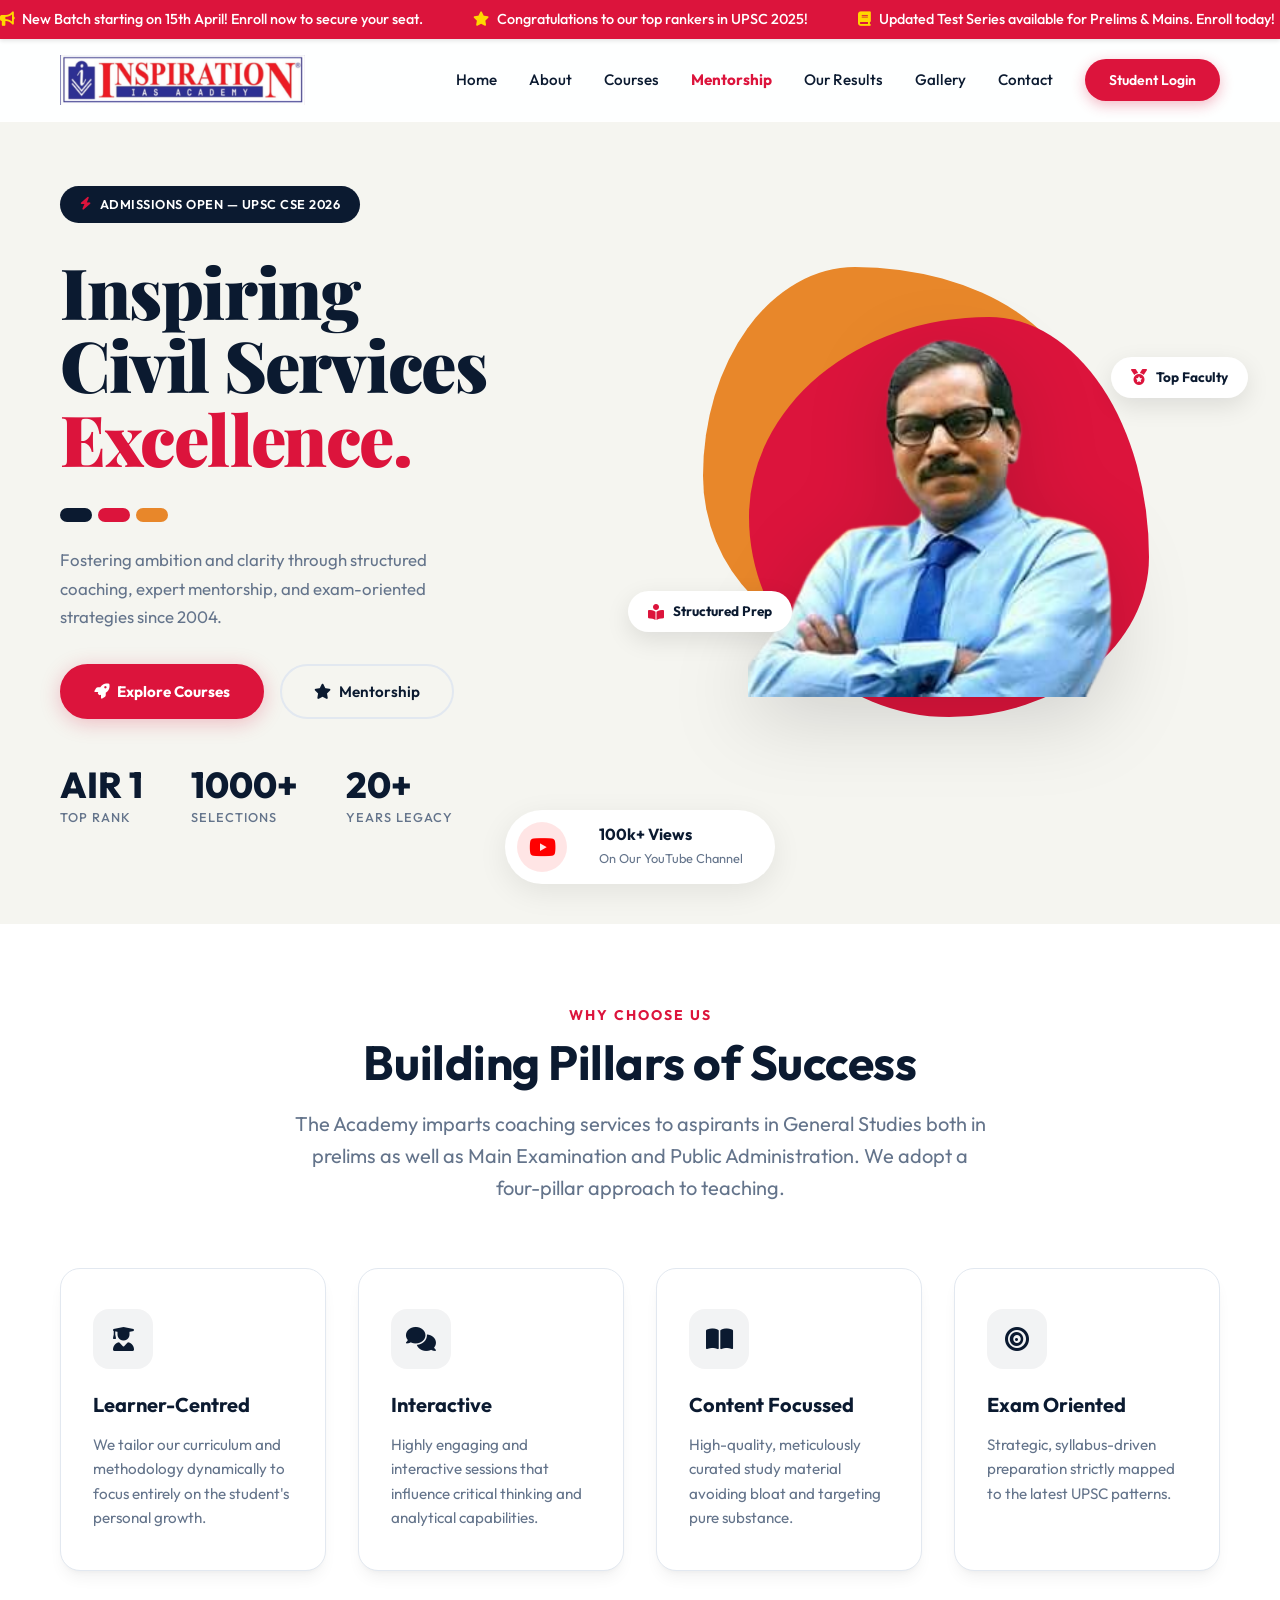
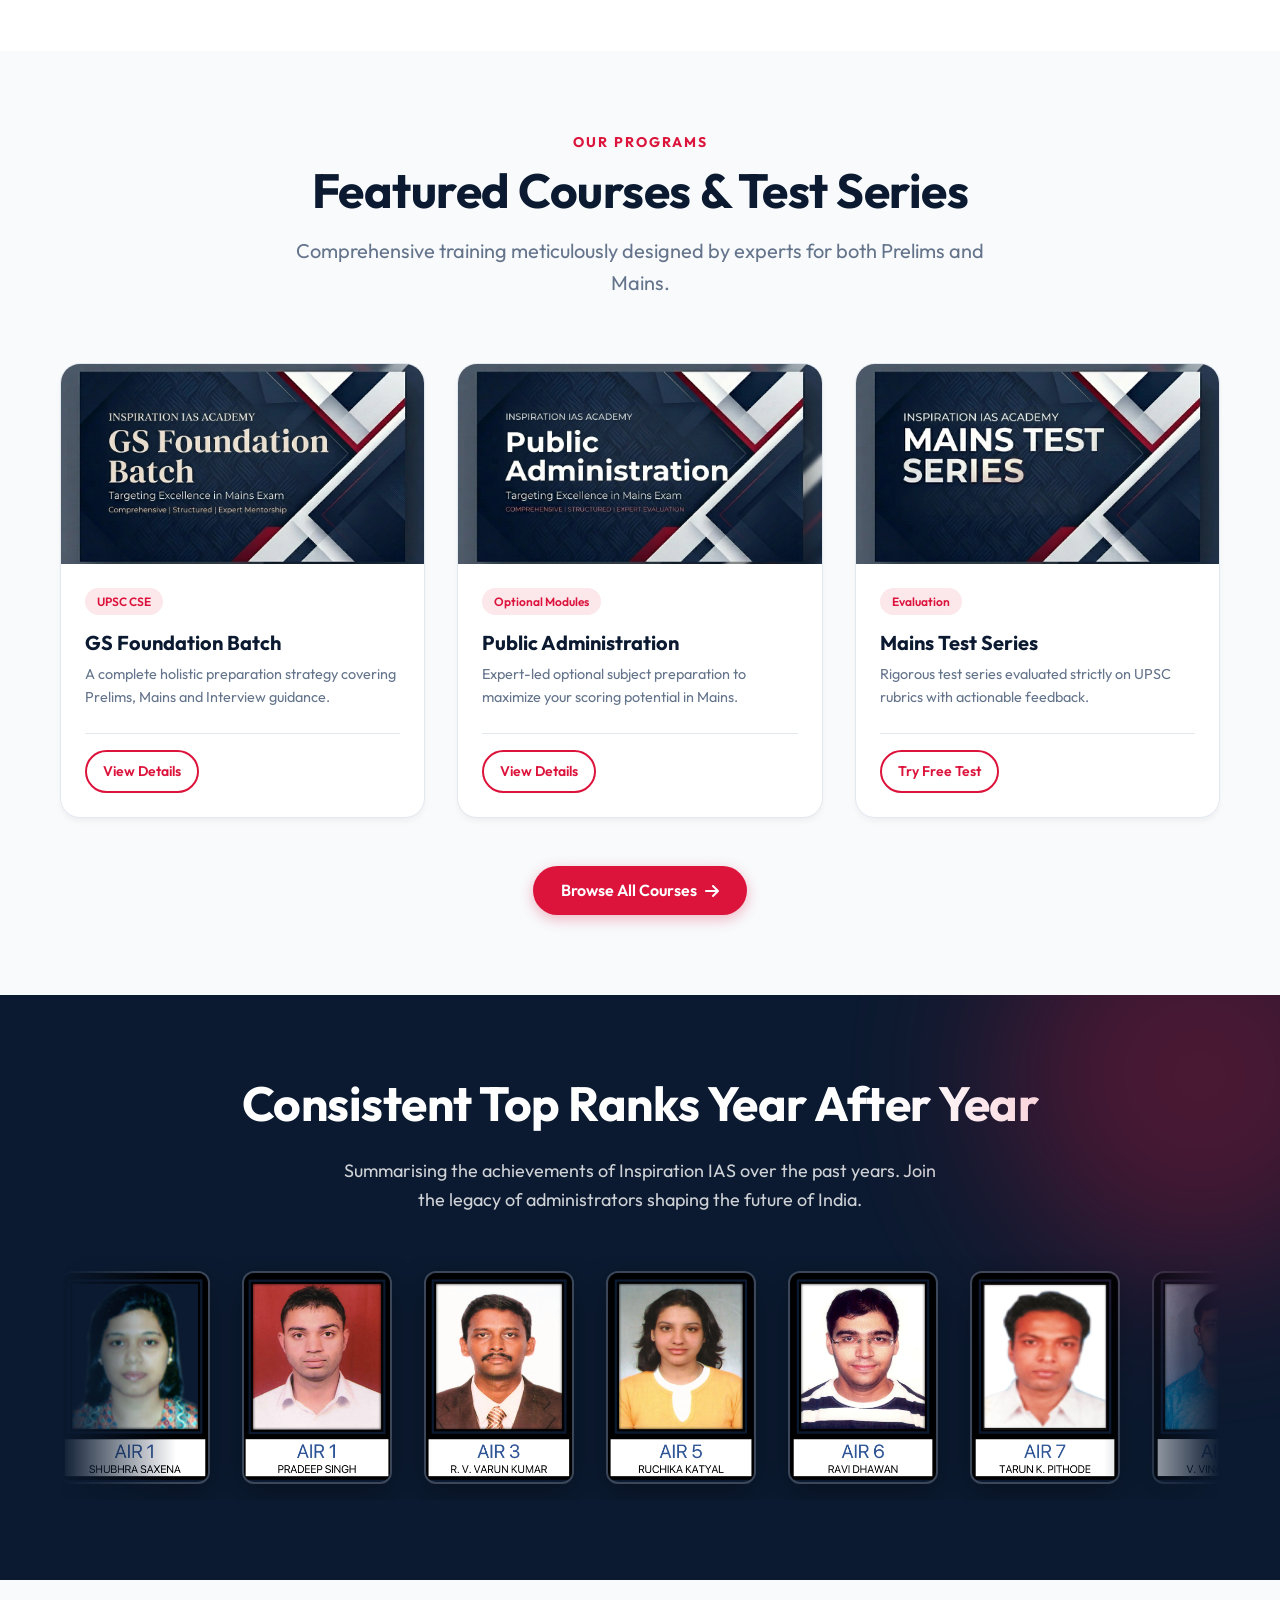
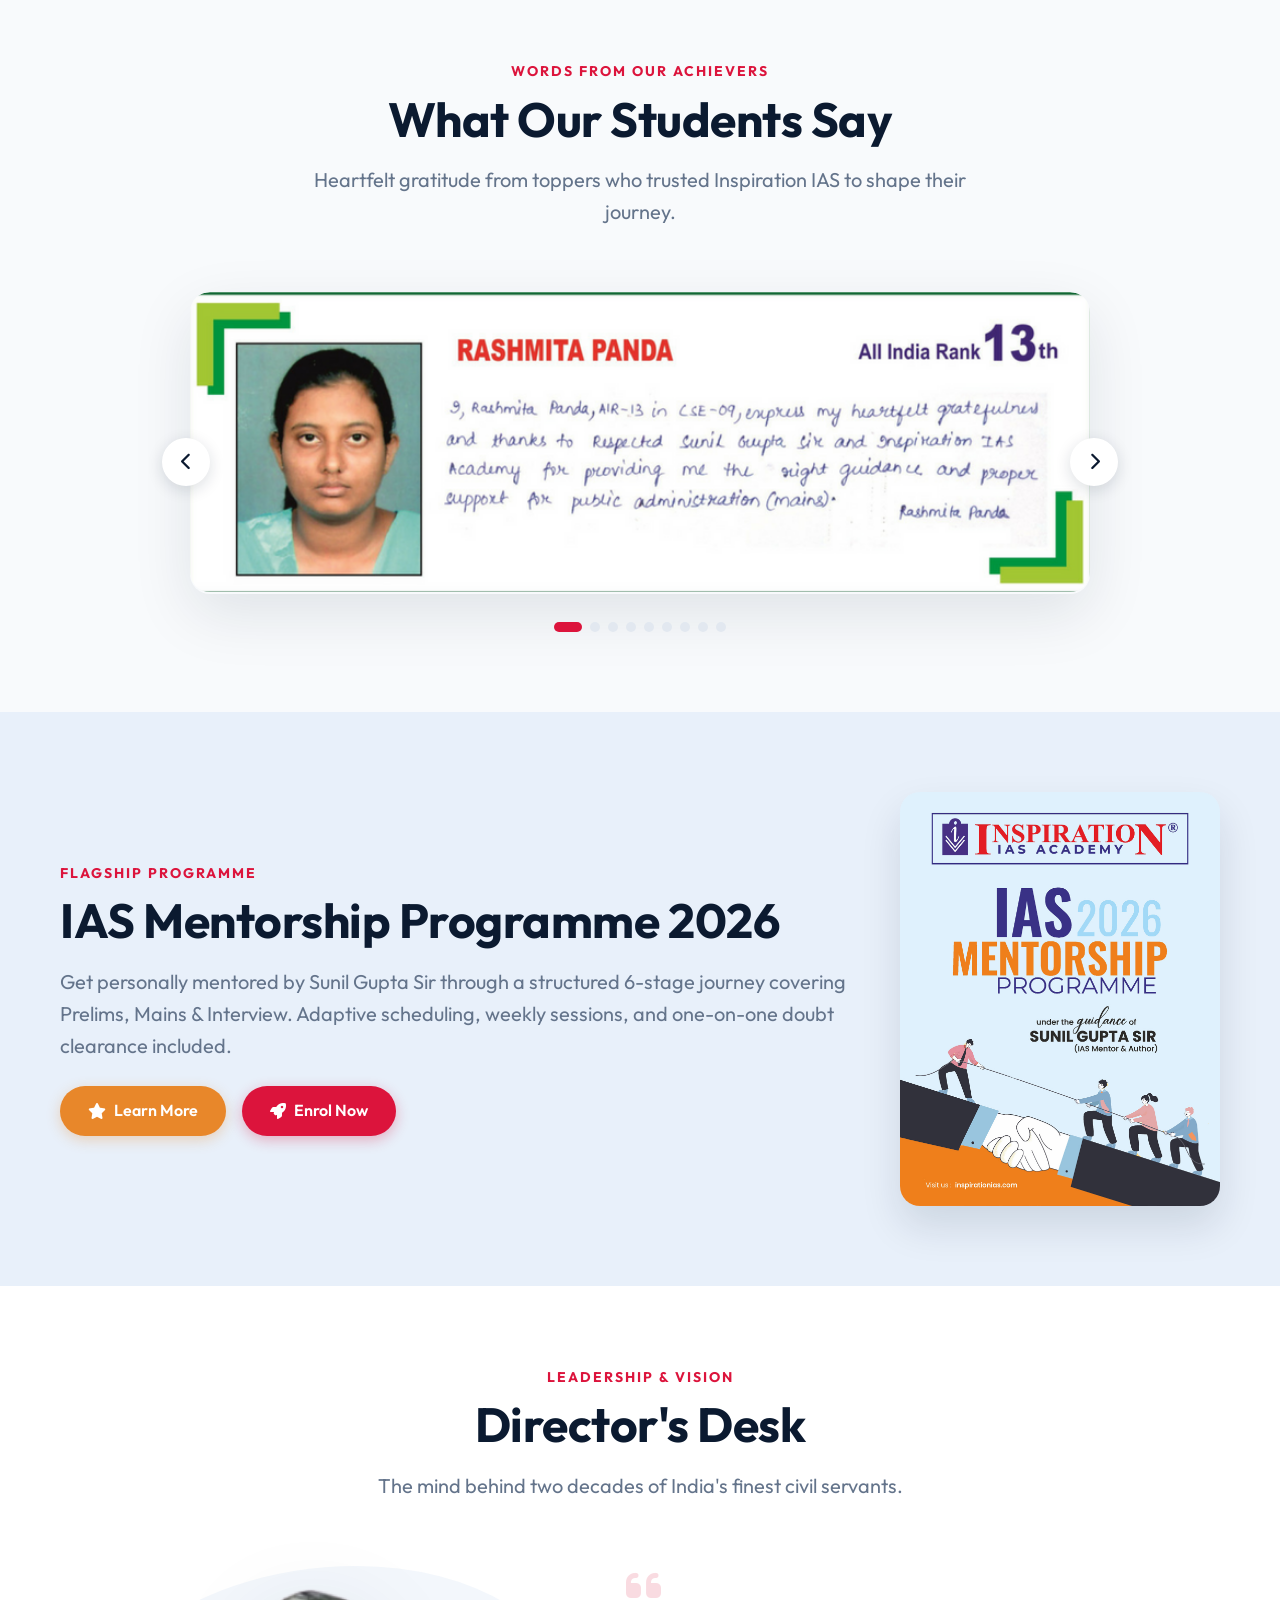
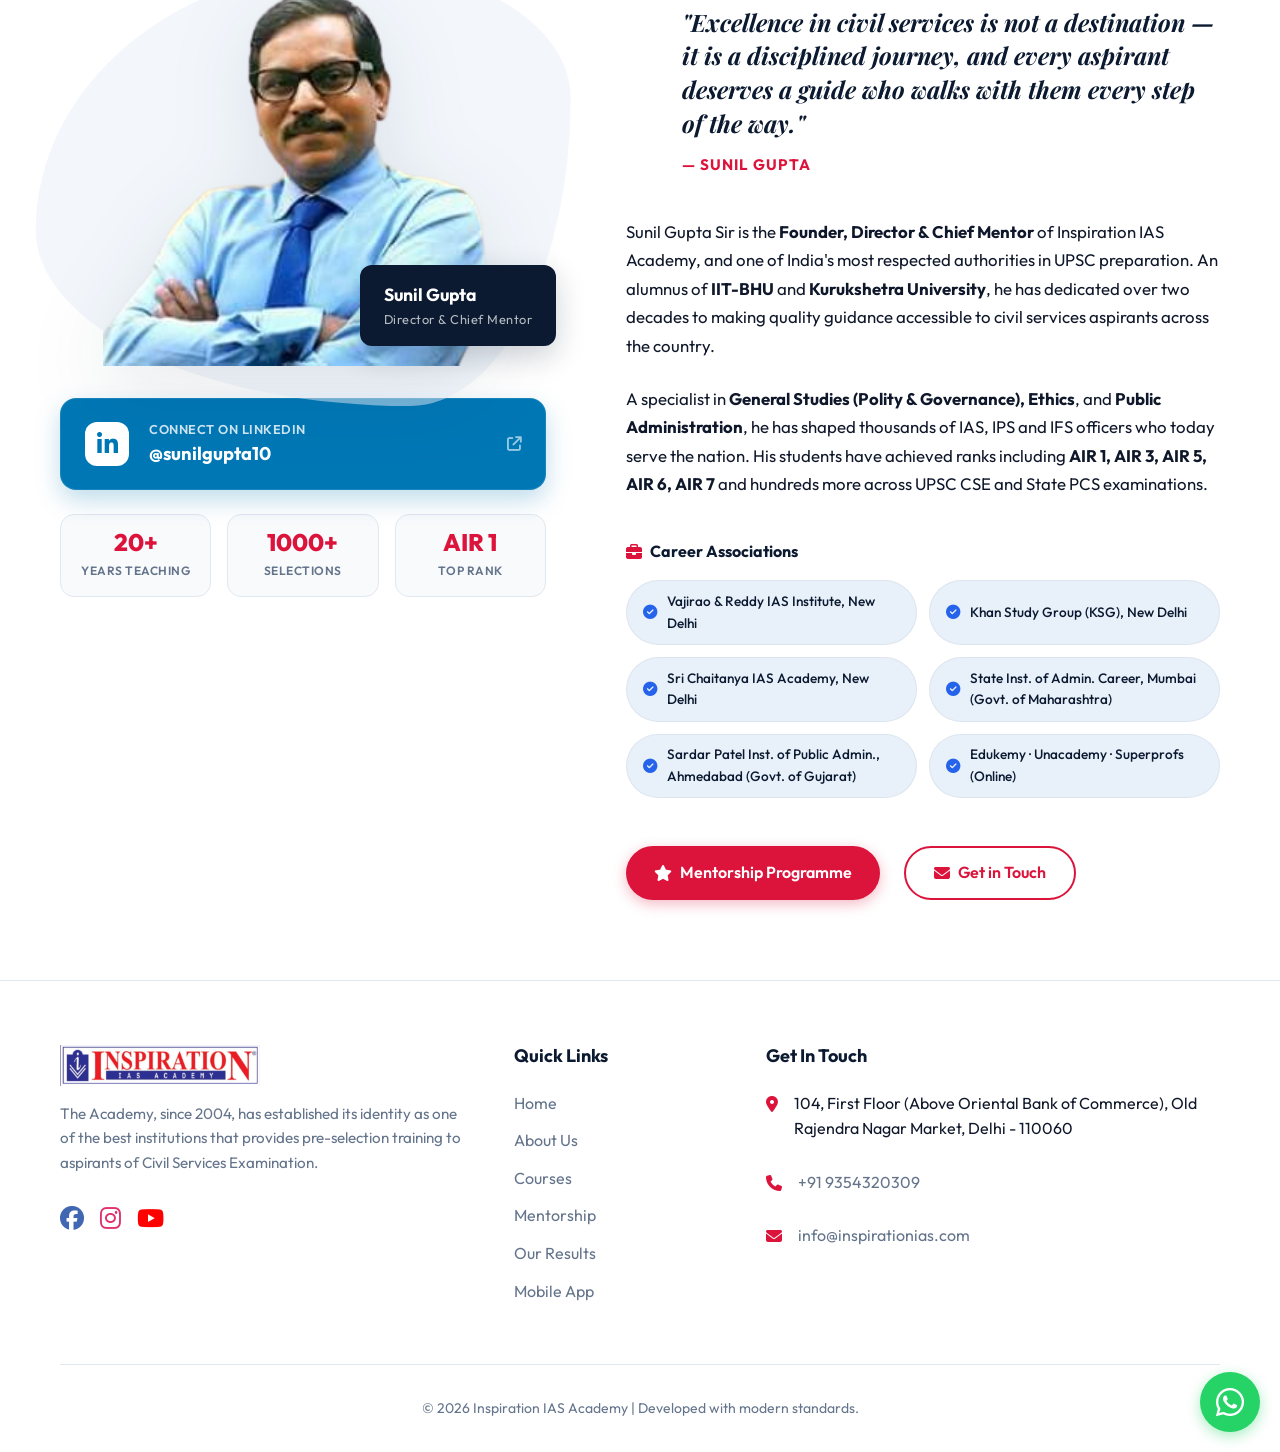
==== commit 18f855b7: "fixed contact" ====
--- a/index.html
+++ b/index.html
@@ -14,6 +14,7 @@
     <link rel="stylesheet" href="https://cdnjs.cloudflare.com/ajax/libs/font-awesome/6.4.0/css/all.min.css">
     <!-- Local CSS -->
     <link rel="stylesheet" href="css/style.css">
+    <link rel="icon" type="image/x-icon" href="/images/favicon/favicon.ico">
 </head>
 
 <body>
@@ -22,13 +23,19 @@
     <div class="announcement-bar">
         <div class="marquee-wrapper">
             <!-- First set (original) -->
-            <span class="marquee-item"><i class="fas fa-bullhorn"></i> New Batch starting on 15th April! Enroll now to secure your seat.</span>
-            <span class="marquee-item"><i class="fas fa-star"></i> Congratulations to our top rankers in UPSC 2025!</span>
-            <span class="marquee-item"><i class="fas fa-book"></i> Updated Test Series available for Prelims & Mains. Enroll today!</span>
+            <span class="marquee-item"><i class="fas fa-bullhorn"></i> New Batch starting on 15th April! Enroll now to
+                secure your seat.</span>
+            <span class="marquee-item"><i class="fas fa-star"></i> Congratulations to our top rankers in UPSC
+                2025!</span>
+            <span class="marquee-item"><i class="fas fa-book"></i> Updated Test Series available for Prelims & Mains.
+                Enroll today!</span>
             <!-- Second set (duplicate for infinite scroll illusion) -->
-            <span class="marquee-item"><i class="fas fa-bullhorn"></i> New Batch starting on 15th April! Enroll now to secure your seat.</span>
-            <span class="marquee-item"><i class="fas fa-star"></i> Congratulations to our top rankers in UPSC 2025!</span>
-            <span class="marquee-item"><i class="fas fa-book"></i> Updated Test Series available for Prelims & Mains. Enroll today!</span>
+            <span class="marquee-item"><i class="fas fa-bullhorn"></i> New Batch starting on 15th April! Enroll now to
+                secure your seat.</span>
+            <span class="marquee-item"><i class="fas fa-star"></i> Congratulations to our top rankers in UPSC
+                2025!</span>
+            <span class="marquee-item"><i class="fas fa-book"></i> Updated Test Series available for Prelims & Mains.
+                Enroll today!</span>
         </div>
     </div>
 
@@ -519,7 +526,7 @@
                         </li>
                         <li style="display: flex; gap: 1rem; align-items: center;">
                             <i class="fas fa-phone" style="color: var(--primary);"></i>
-                            <a href="tel:+919868421375">+91 9868421375</a>
+                            <a href="tel:+919354320309">+91 9354320309</a>
                         </li>
                         <li style="display: flex; gap: 1rem; align-items: center;">
                             <i class="fas fa-envelope" style="color: var(--primary);"></i>
@@ -536,7 +543,7 @@
     </footer>
 
     <!-- WhatsApp Floating Action -->
-    <a href="https://api.whatsapp.com/send?phone=919868421375"
+    <a href="https://api.whatsapp.com/send?phone=919354320309"
         style="position: fixed; bottom: 20px; right: 20px; width: 60px; height: 60px; background: #25D366; color: white; border-radius: 50%; display: flex; align-items: center; justify-content: center; font-size: 2rem; box-shadow: 0 4px 14px rgba(37,211,102,0.4); z-index: 1000; transition: transform 0.3s;"
         target="_blank" onmouseover="this.style.transform='scale(1.1)'" onmouseout="this.style.transform='scale(1)'">
         <i class="fab fa-whatsapp"></i>
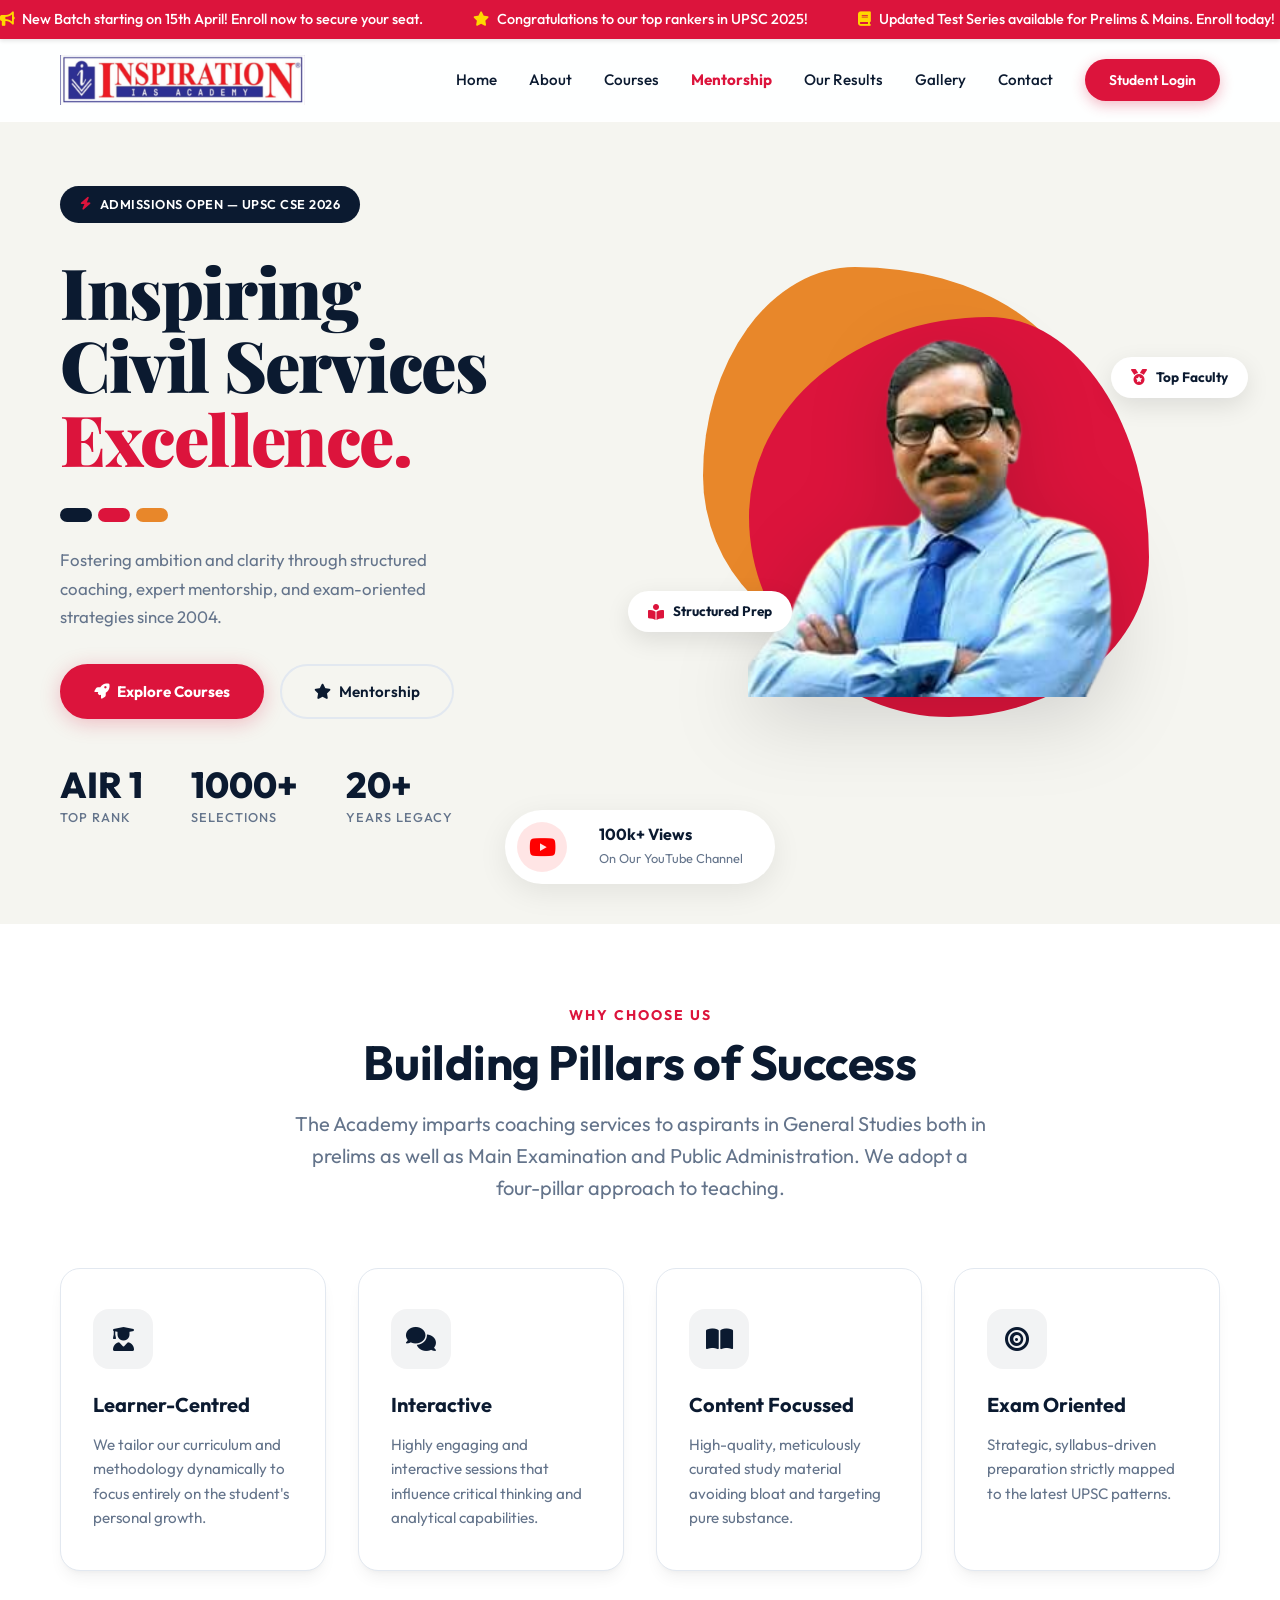
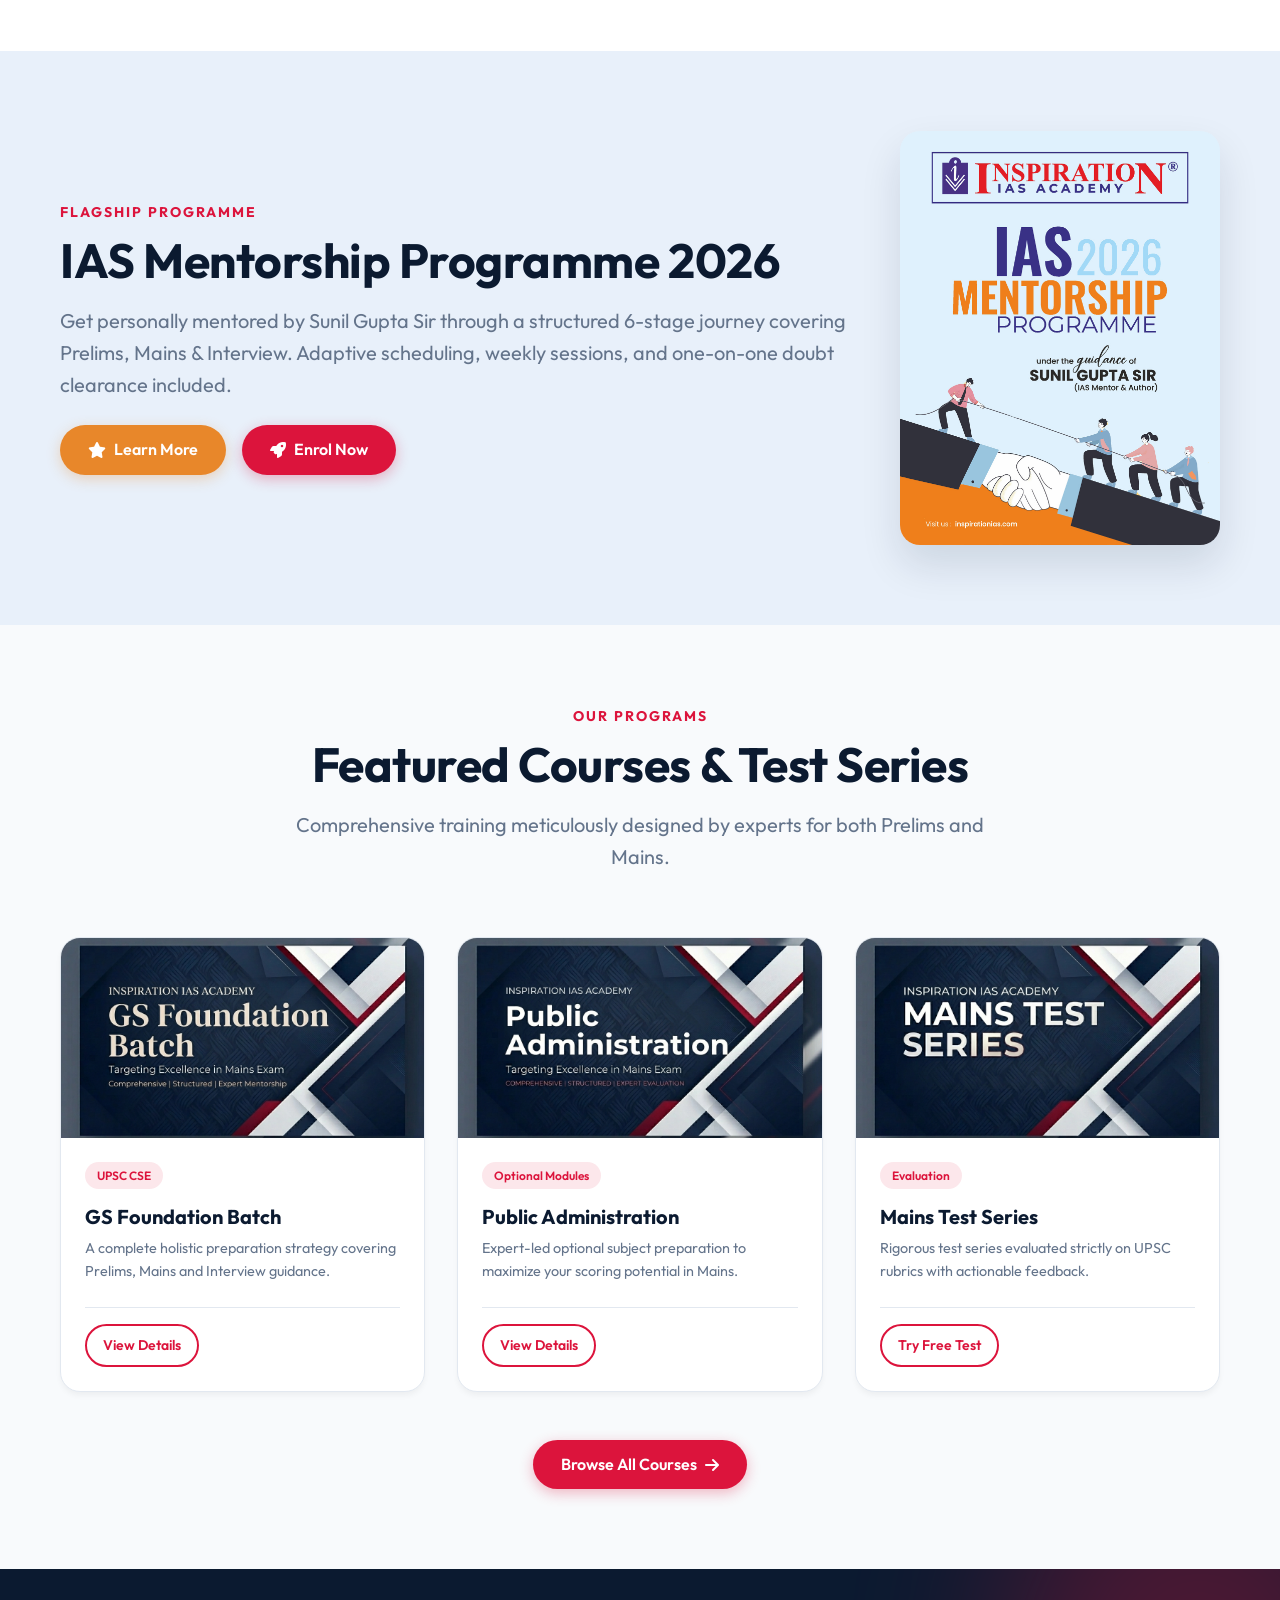
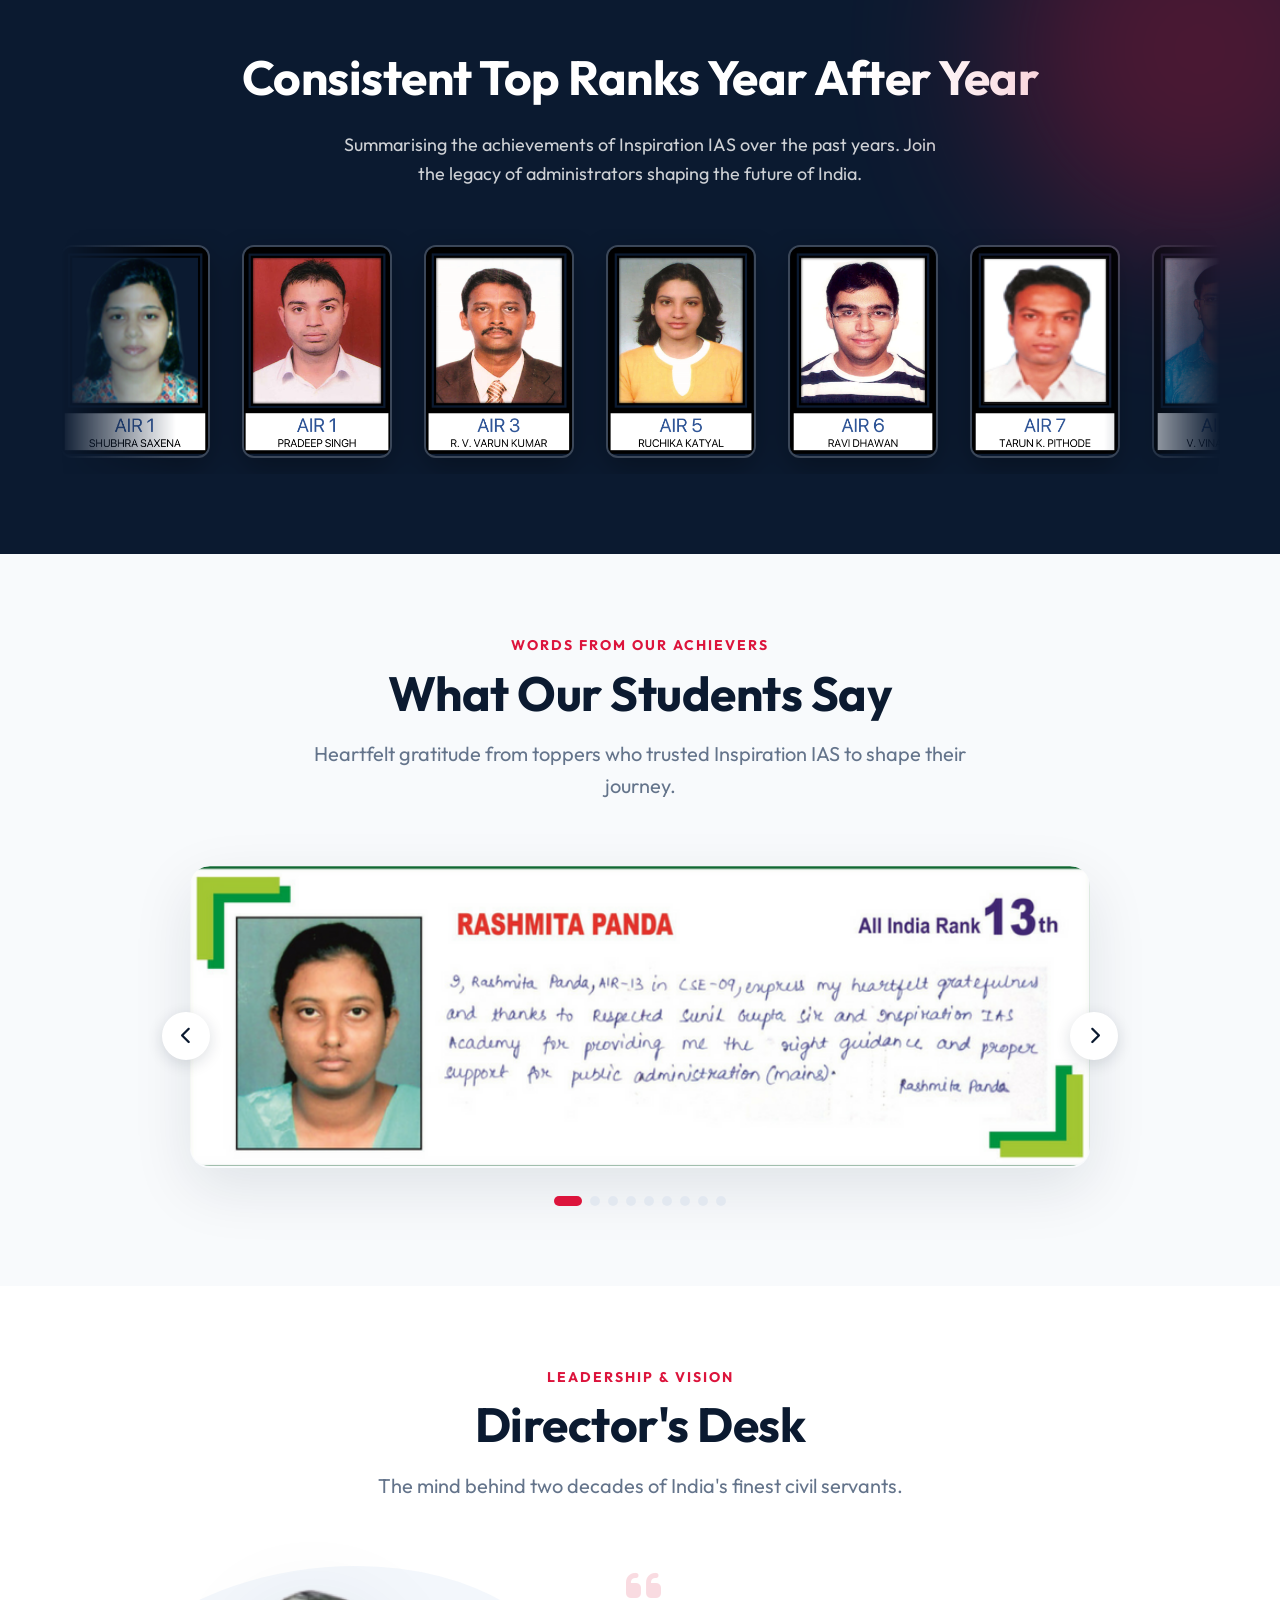
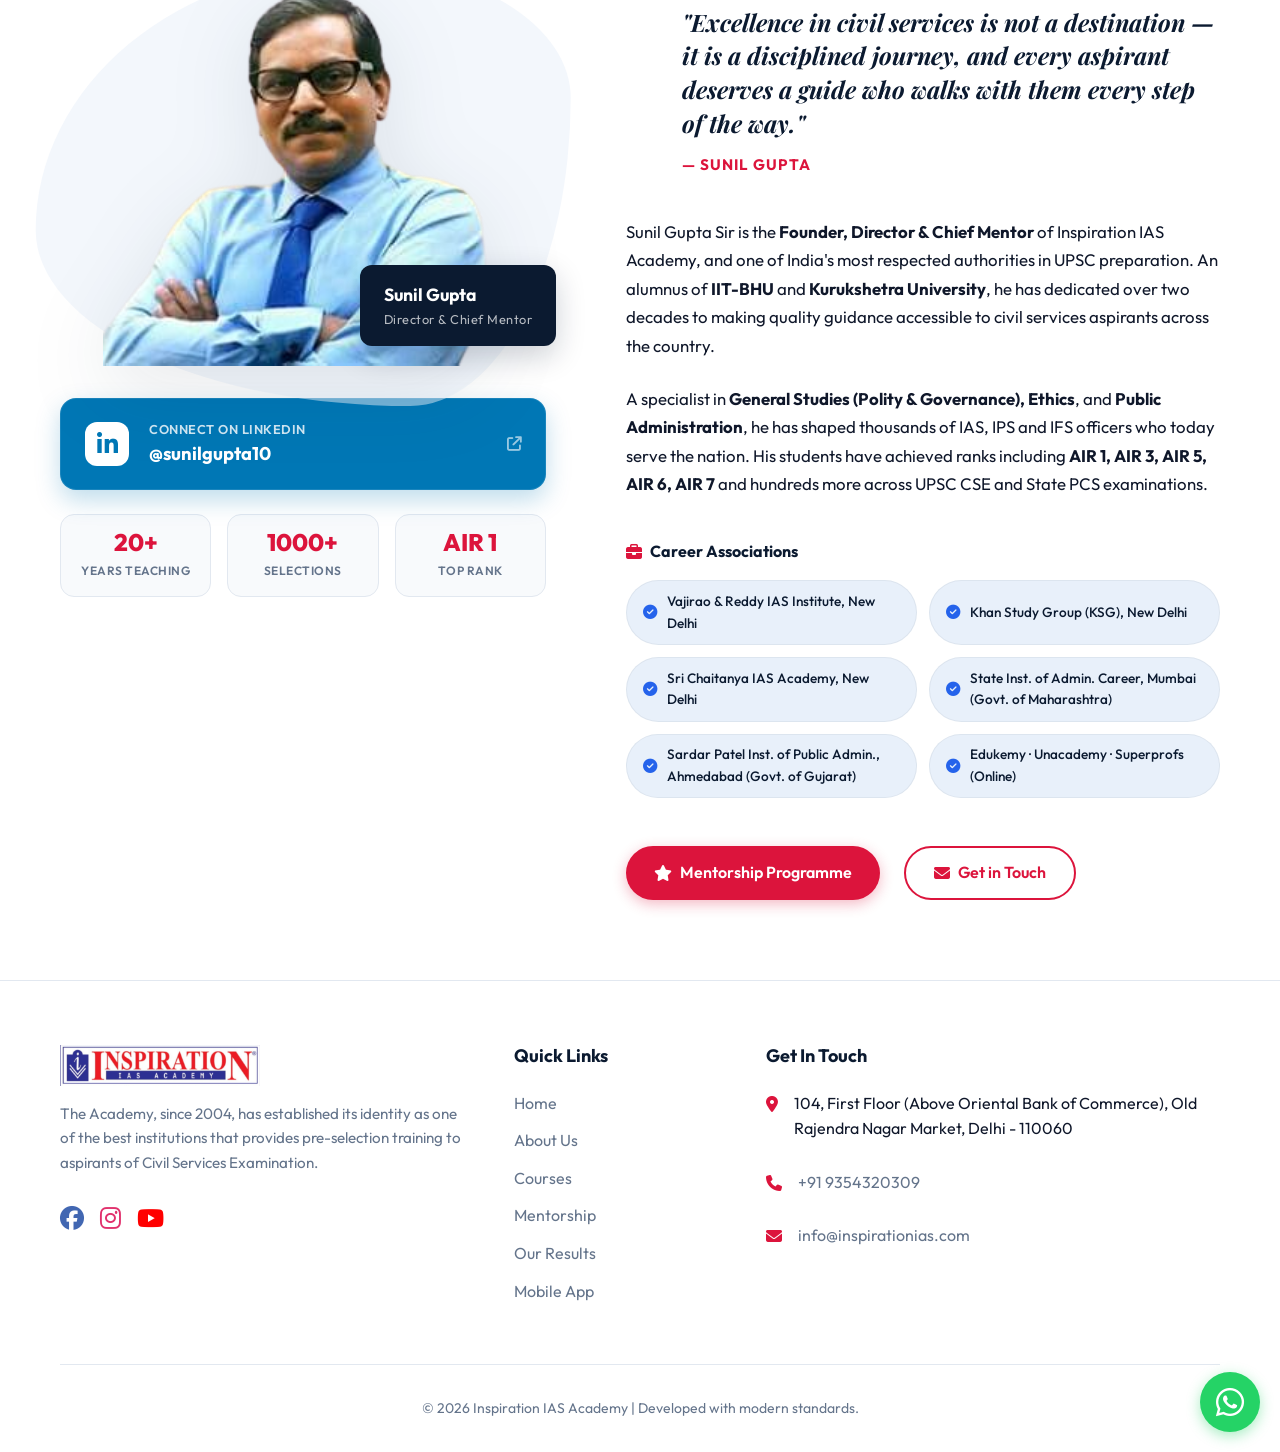
==== commit a06b0df8: "Mentorship updated" ====
--- a/index.html
+++ b/index.html
@@ -183,6 +183,30 @@
                     <div class="feature-icon"><i class="fas fa-bullseye"></i></div>
                     <h3>Exam Oriented</h3>
                     <p>Strategic, syllabus-driven preparation strictly mapped to the latest UPSC patterns.</p>
+                </div>
+            </div>
+        </div>
+    </section>
+
+    <!-- Mentorship Programme CTA -->
+    <section class="section" style="background: var(--brand-light-bg);">
+        <div class="container">
+            <div style="display: flex; align-items: center; gap: 3rem; flex-wrap: wrap;">
+                <div style="flex: 1; min-width: 300px;">
+                    <span class="section-tag">Flagship Programme</span>
+                    <h2 class="heading-lg">IAS Mentorship Programme 2026</h2>
+                    <p class="text-lead" style="margin-bottom: 1.5rem;">Get personally mentored by Sunil Gupta Sir
+                        through a structured 6-stage journey covering Prelims, Mains & Interview. Adaptive scheduling,
+                        weekly sessions, and one-on-one doubt clearance included.</p>
+                    <div style="display: flex; gap: 1rem; flex-wrap: wrap;">
+                        <a href="mentorship.html" class="btn btn-accent"><i class="fas fa-star"></i> Learn More</a>
+                        <a href="https://classplusapp.com/w/inspirationias/courses/551303" class="btn btn-primary"
+                            target="_blank"><i class="fas fa-rocket"></i> Enrol Now</a>
+                    </div>
+                </div>
+                <div style="flex: 0 0 320px;">
+                    <img src="images/mentorship/page1_Im0.jpg" alt="IAS Mentorship Programme"
+                        style="width: 100%; border-radius: 20px; box-shadow: 0 20px 40px rgba(11,26,48,0.12);">
                 </div>
             </div>
         </div>
@@ -340,30 +364,6 @@
         </div>
     </section>
 
-    <!-- Mentorship Programme CTA -->
-    <section class="section" style="background: var(--brand-light-bg);">
-        <div class="container">
-            <div style="display: flex; align-items: center; gap: 3rem; flex-wrap: wrap;">
-                <div style="flex: 1; min-width: 300px;">
-                    <span class="section-tag">Flagship Programme</span>
-                    <h2 class="heading-lg">IAS Mentorship Programme 2026</h2>
-                    <p class="text-lead" style="margin-bottom: 1.5rem;">Get personally mentored by Sunil Gupta Sir
-                        through a structured 6-stage journey covering Prelims, Mains & Interview. Adaptive scheduling,
-                        weekly sessions, and one-on-one doubt clearance included.</p>
-                    <div style="display: flex; gap: 1rem; flex-wrap: wrap;">
-                        <a href="mentorship.html" class="btn btn-accent"><i class="fas fa-star"></i> Learn More</a>
-                        <a href="https://classplusapp.com/w/inspirationias/courses/551303" class="btn btn-primary"
-                            target="_blank"><i class="fas fa-rocket"></i> Enrol Now</a>
-                    </div>
-                </div>
-                <div style="flex: 0 0 320px;">
-                    <img src="images/mentorship/page1_Im0.jpg" alt="IAS Mentorship Programme"
-                        style="width: 100%; border-radius: 20px; box-shadow: 0 20px 40px rgba(11,26,48,0.12);">
-                </div>
-            </div>
-        </div>
-    </section>
-
     <!-- Director's Desk -->
     <section id="director" class="director-section">
         <div class="container">
@@ -612,4 +612,4 @@
     </script>
 </body>
 
-</html>+</html>
